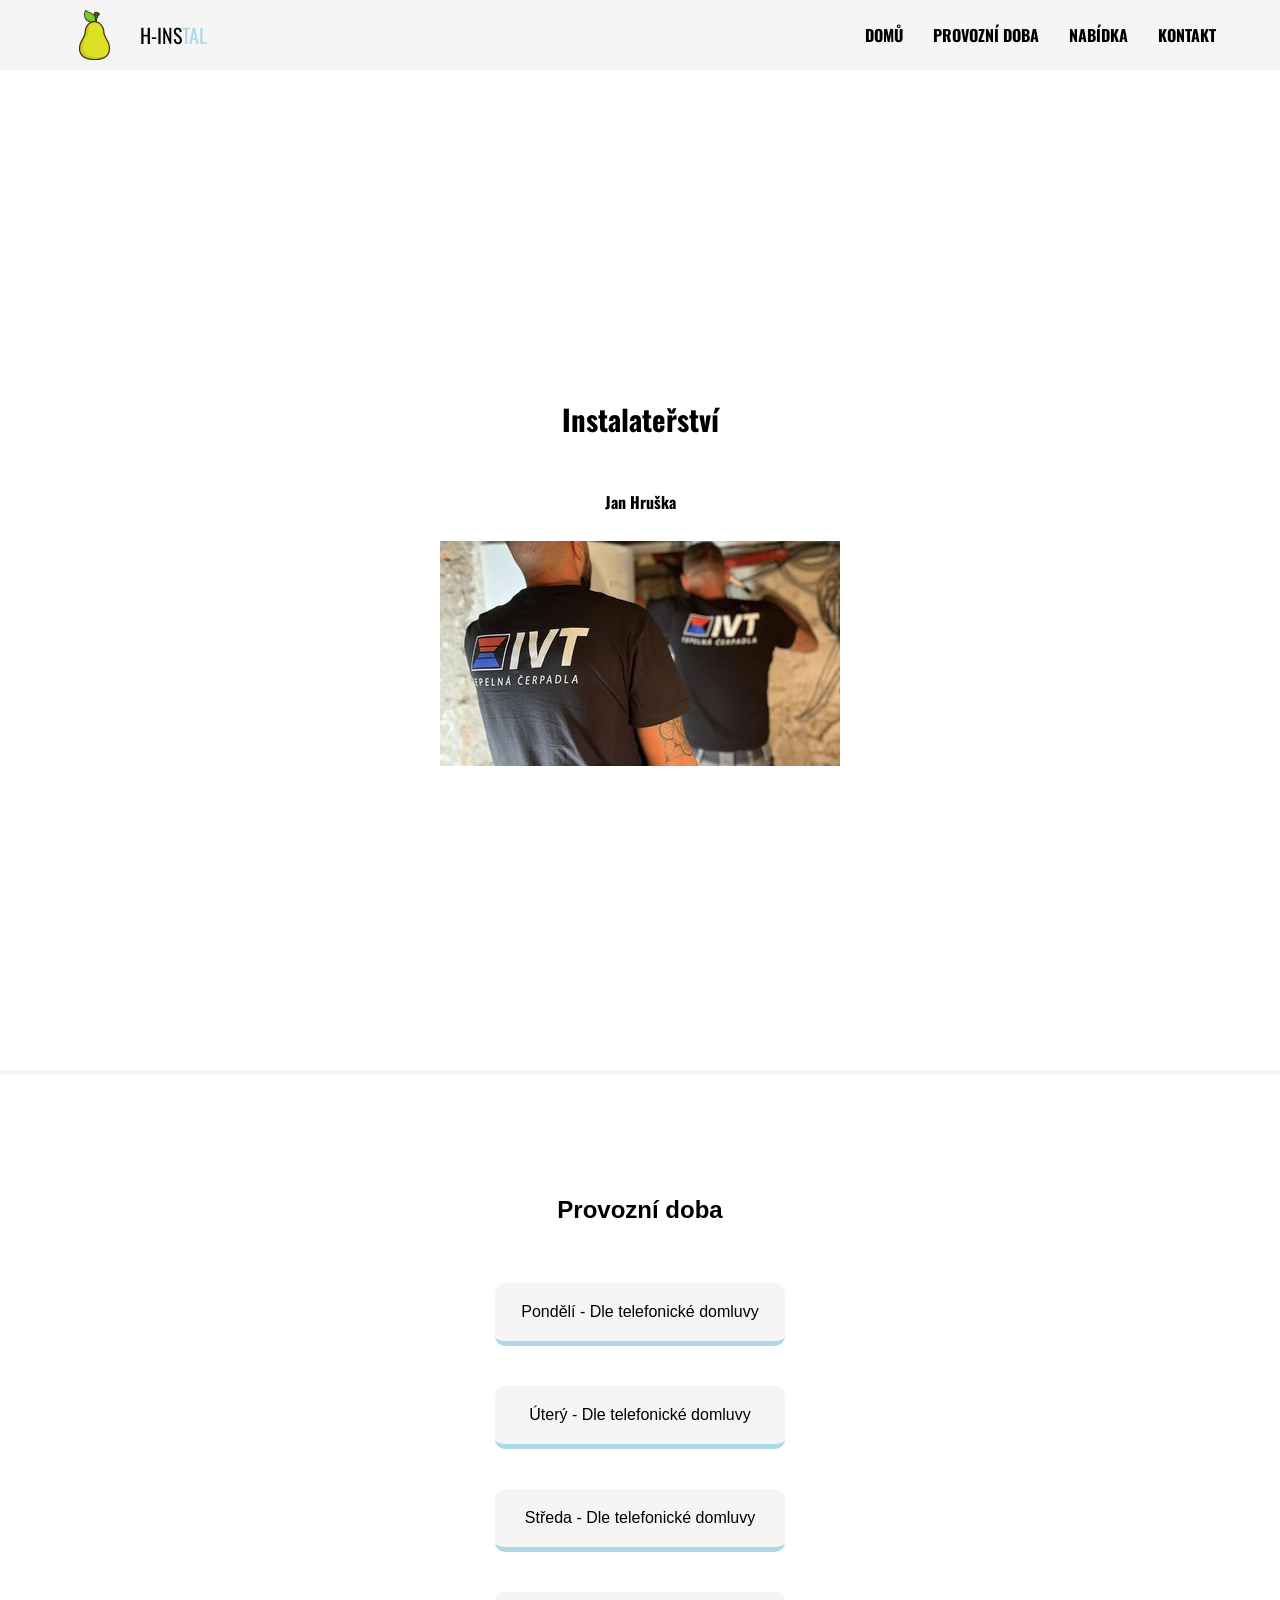
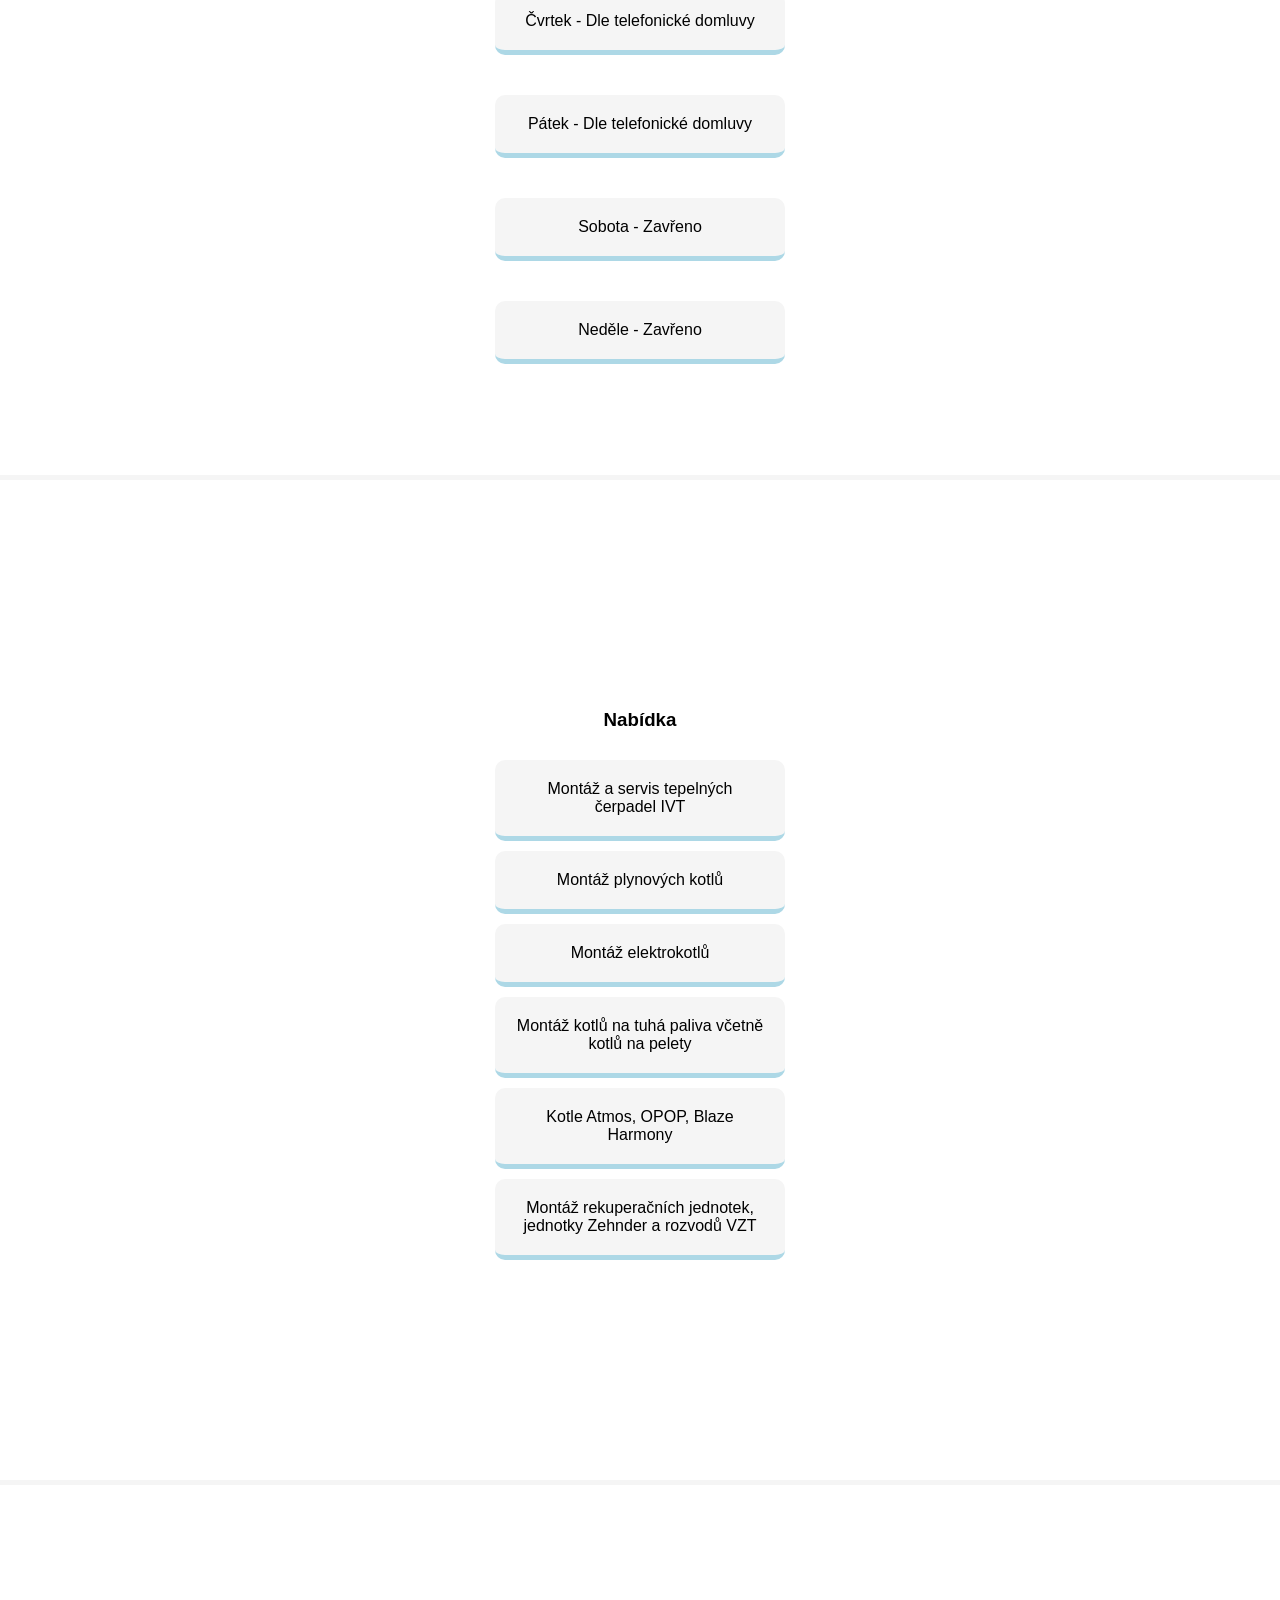
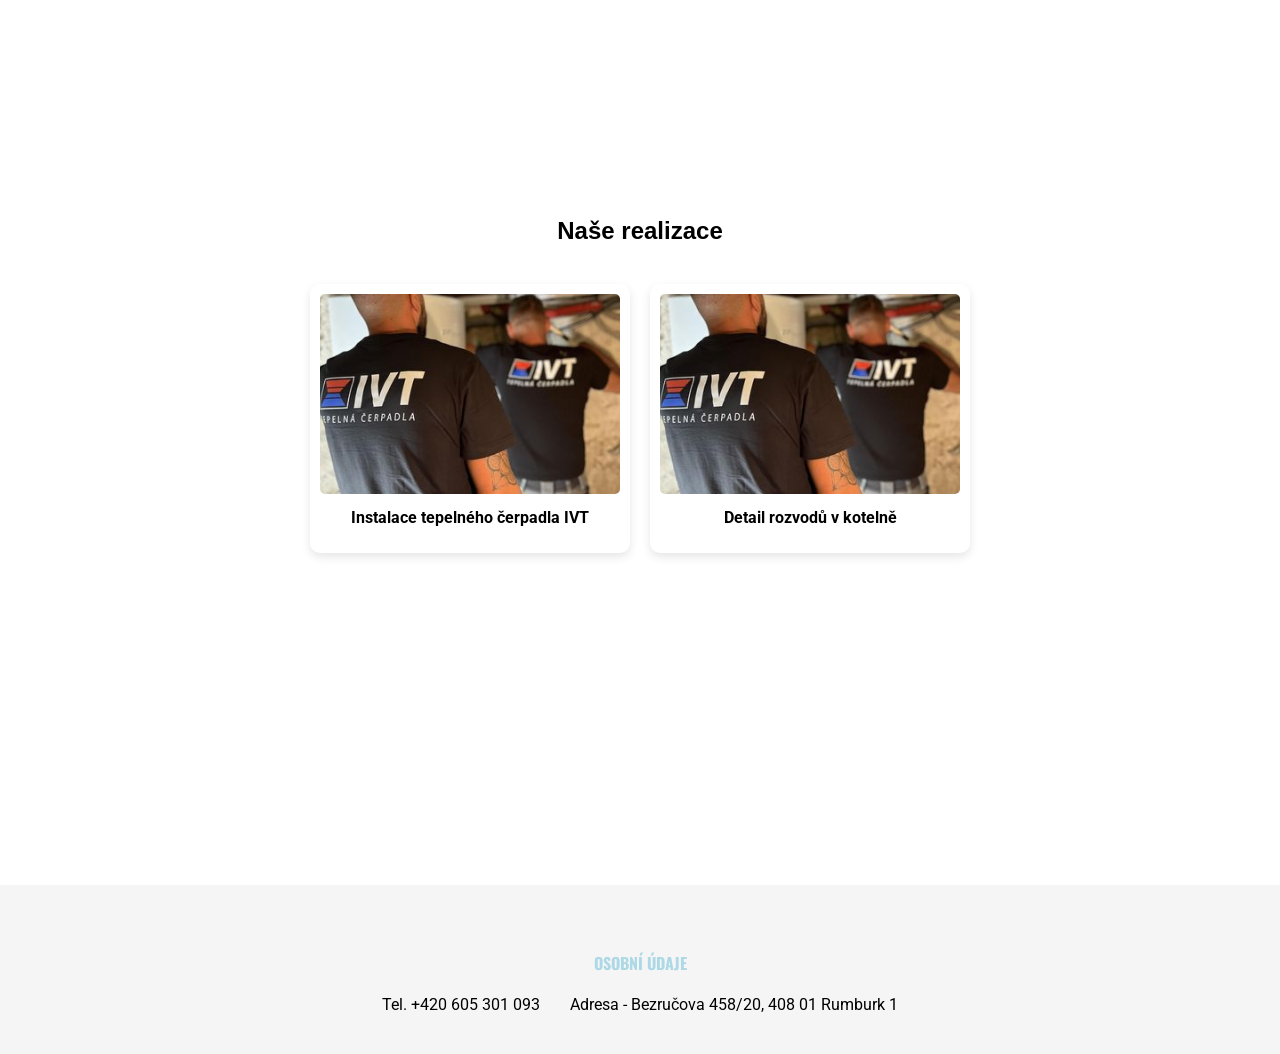
==== index.html @ 17c26820 "Update and rename Web_pro_Jana_Hrusku.html to index.html" ====
<!DOCTYPE html>
<html lang="cs">
<head>
    <meta charset="UTF-8">
    <meta name="viewport" content="width=device-width, initial-scale=1.0">
    <title>Topenář Jan Hruška</title>
    <link rel="stylesheet" href="style.css">
    <link rel="stylesheet" href="https://fonts.googleapis.com/css2?family=Oswald:wght@500;700&family=Roboto:wght@400;700&display=swap">
</head>

<body>
    <nav> 
        <div class="logo-skupina">
        <img src="hruska.png" alt="logo">
        <div class="logo">H-INS<span>TAL</span></div>
        </div>
        <ul>
            <li><a href="#home">Domů</a></li>
            <li><a href="#hodiny">Provozní doba</a></li>
            <li><a href="#nabidka">Nabídka</a></li>
            <li><a href="#kontakt">Kontakt</a></li>
        </ul>





    </nav>
    <section class ="intro" id="home">
        <h1>Instalateřství</h1>
        <h5>Jan Hruška</h5>
        <img src="35f1.jpeg" alt="">
    </section>
    <section class ="provozni-hodiny" id="hodiny">
        <h2>Provozní doba</h2>
        <div class ="hodiny_obal">
        <div class ="hodiny"> Pondělí - Dle telefonické domluvy</div>
        <div class ="hodiny"> Úterý - Dle telefonické domluvy</div>
        <div class ="hodiny"> Středa - Dle telefonické domluvy</div>
        <div class ="hodiny"> Čvrtek - Dle telefonické domluvy</div>
        <div class ="hodiny"> Pátek - Dle telefonické domluvy</div>
        <div class ="hodiny"> Sobota - Zavřeno</div>
        <div class ="hodiny"> Neděle - Zavřeno</div></div>
    </section>

    <section class = "Nabidka" id="nabidka">
        <h3>Nabídka</h3>
        <div class ="karta_obal">
        <div class ="karta">Montáž a servis tepelných čerpadel IVT</div>
        <div class ="karta">Montáž plynových kotlů</div>
        <div class ="karta">Montáž elektrokotlů</div>
        <div class ="karta">Montáž kotlů na tuhá paliva včetně kotlů na pelety</div>
        <div class ="karta">Kotle Atmos, OPOP, Blaze Harmony</div>
        <div class ="karta">Montáž rekuperačních jednotek, jednotky Zehnder a rozvodů VZT</div></div>
    </section>
    
    <section class="galerie" id="galerie">
    <h2>Naše realizace</h2>
    <div class="galerie-obal">
        <div class="foto-karta">
            <img src="35f1.jpeg" alt="Montáž tepelného čerpadla">
            <p>Instalace tepelného čerpadla IVT</p>
        </div>
        <div class="foto-karta">
            <img src="35f1.jpeg" alt="Detail zapojení">
            <p>Detail rozvodů v kotelně</p>
        </div>
    </div>
</section>

    
   <footer id="kontakt">
    <div class="footer-line"></div> <h4>Osobní údaje</h4>
    <div class="udaje1_obal">
        <div class="udaje1">Tel. +420 605 301 093</div>
        <div class="udaje1">Adresa - Bezručova 458/20, 408 01 Rumburk 1</div>
    </div>
</footer>
<a href="tel:+420605301093" class="mobilni-volani">📞 Zavolat</a>

</body>
</html>
---- style.css ----
body {
    margin: 0;
    font-family: sans-serif;
    background-color: white;
    color: black;
}
html {
    scroll-behavior:smooth;
}
.intro {
    font-family: 'Oswald', sans-serif;
    font-size: larger;
}

section{
    display: flex;
    min-height: 100vh;
    align-items: center;
    justify-content: center;
    flex-direction: column;
    border-bottom: 5px solid whitesmoke;
    padding: 50px 0;
}
.hodiny_obal {
    display: flex;
    justify-content: center;
    align-items: center;
    flex-direction: column;
    gap: 20px;
    margin-top: 30px;
}

.hodiny {
    background: whitesmoke;
    padding: 20px;
    margin: 10px;
    border-radius: 10px;
    width: 250px;
    border-bottom: 5px solid lightblue;
    text-align: center;
    transition: 0.3s;
}
.hodiny:hover,.karta:hover {
    transform: translateY(-10px);
    background: lightblue;
    box-shadow: 0px 0px 20px rgb(130, 232, 240);
    cursor: pointer;
}
.karta {
    padding: 20px;
    margin: 10px;
    background: whitesmoke;
    width: 250px;
    border-bottom: 5px solid lightblue;
    text-align: center;
    border-radius: 10px;
    transition: 0.3s;
}
h4 {
    display: flex;
    justify-content: center;
    align-items: center;
}
.udaje1_obal {
    display: flex;
    flex-wrap: wrap;
    justify-content: center;
    gap: 30px }
.udaje1 {
    font-family: 'Roboto', sans-serif;
    color: black;
}
footer {
    background-color: whitesmoke;
    padding: 40px 20px;
    text-align: center;
    display: flex;
    flex-direction: column;
    align-items: center;
}


footer h4 {
    font-family: 'Oswald', sans-serif;
    color: lightblue;         
    margin-bottom: 20px;
    text-transform: uppercase;
}
nav {
    display: flex;
    justify-content: space-between;
    align-items: center;
    padding: 10px 5%;
    background-color: whitesmoke;
    position: sticky;
    top: 0;
    z-index: 1000;
    
}
nav img{
    height: 50px;
    width: auto;
    margin: 0 15px;
}
nav ul {
    display: flex;
    list-style: none;
    gap: 30px;
    margin: 0;
    padding: 0;
}
nav a {
    font-family: 'Oswald', sans-serif;
    color: black;
    font-weight: bold;
    text-transform: uppercase;
    text-decoration: none;
    transition: 0.3s;
}
.logo {
    font-family: 'Oswald', sans-serif;
    color: black;
    font-size: 20px;
}
span {
    color: lightblue;
    font-family: 'Oswald', sans-serif;
}
.logo-skupina {
    display: flex;
    align-items: center;
    gap: 15px;
}
nav a:hover {
    color: lightblue;
}
.galerie-obal {
    display: flex;
    flex-wrap: wrap;
    justify-content: center;
    gap: 20px;
    padding: 20px;
}

.foto-karta {
    background: white;
    padding: 10px;
    border-radius: 10px;
    box-shadow: 0 4px 10px rgba(0,0,0,0.1);
    width: 300px;
    text-align: center;
}

.foto-karta img {
    width: 100%;      
    height: 200px;     
    object-fit: cover; 
    border-radius: 5px;
}

.foto-karta p {
    font-family: 'Roboto', sans-serif;
    margin-top: 10px;
    font-weight: bold;
}
.mobilni-volani {
    display: none; 
}

@media (max-width: 768px) {
    .mobilni-volani {
        display: block;
        position: fixed;
        bottom: 20px;
        right: 20px;
        background-color: #0056b3; 
        color: white;
        padding: 15px 20px;
        border-radius: 50px;
        text-decoration: none;
        font-weight: bold;
        box-shadow: 0 5px 15px rgba(0,0,0,0.3);
        z-index: 2000;
    }
}
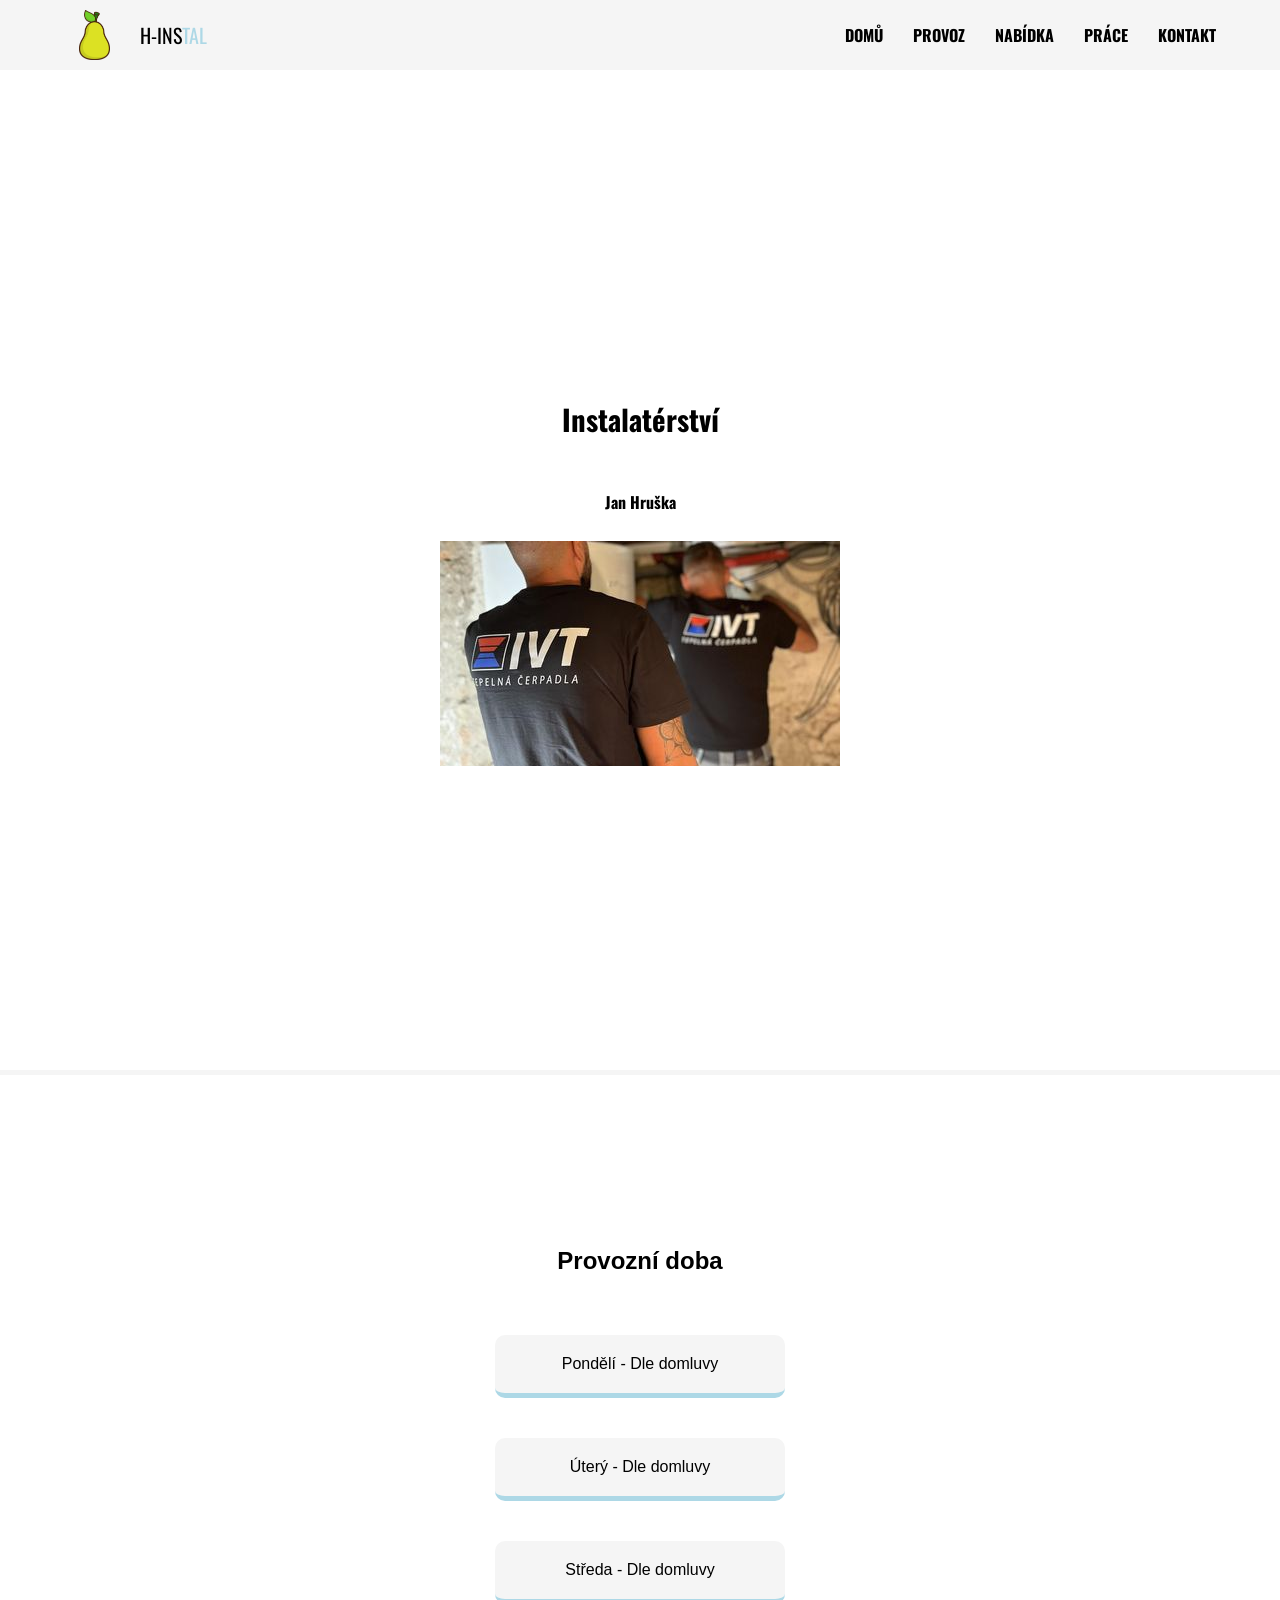
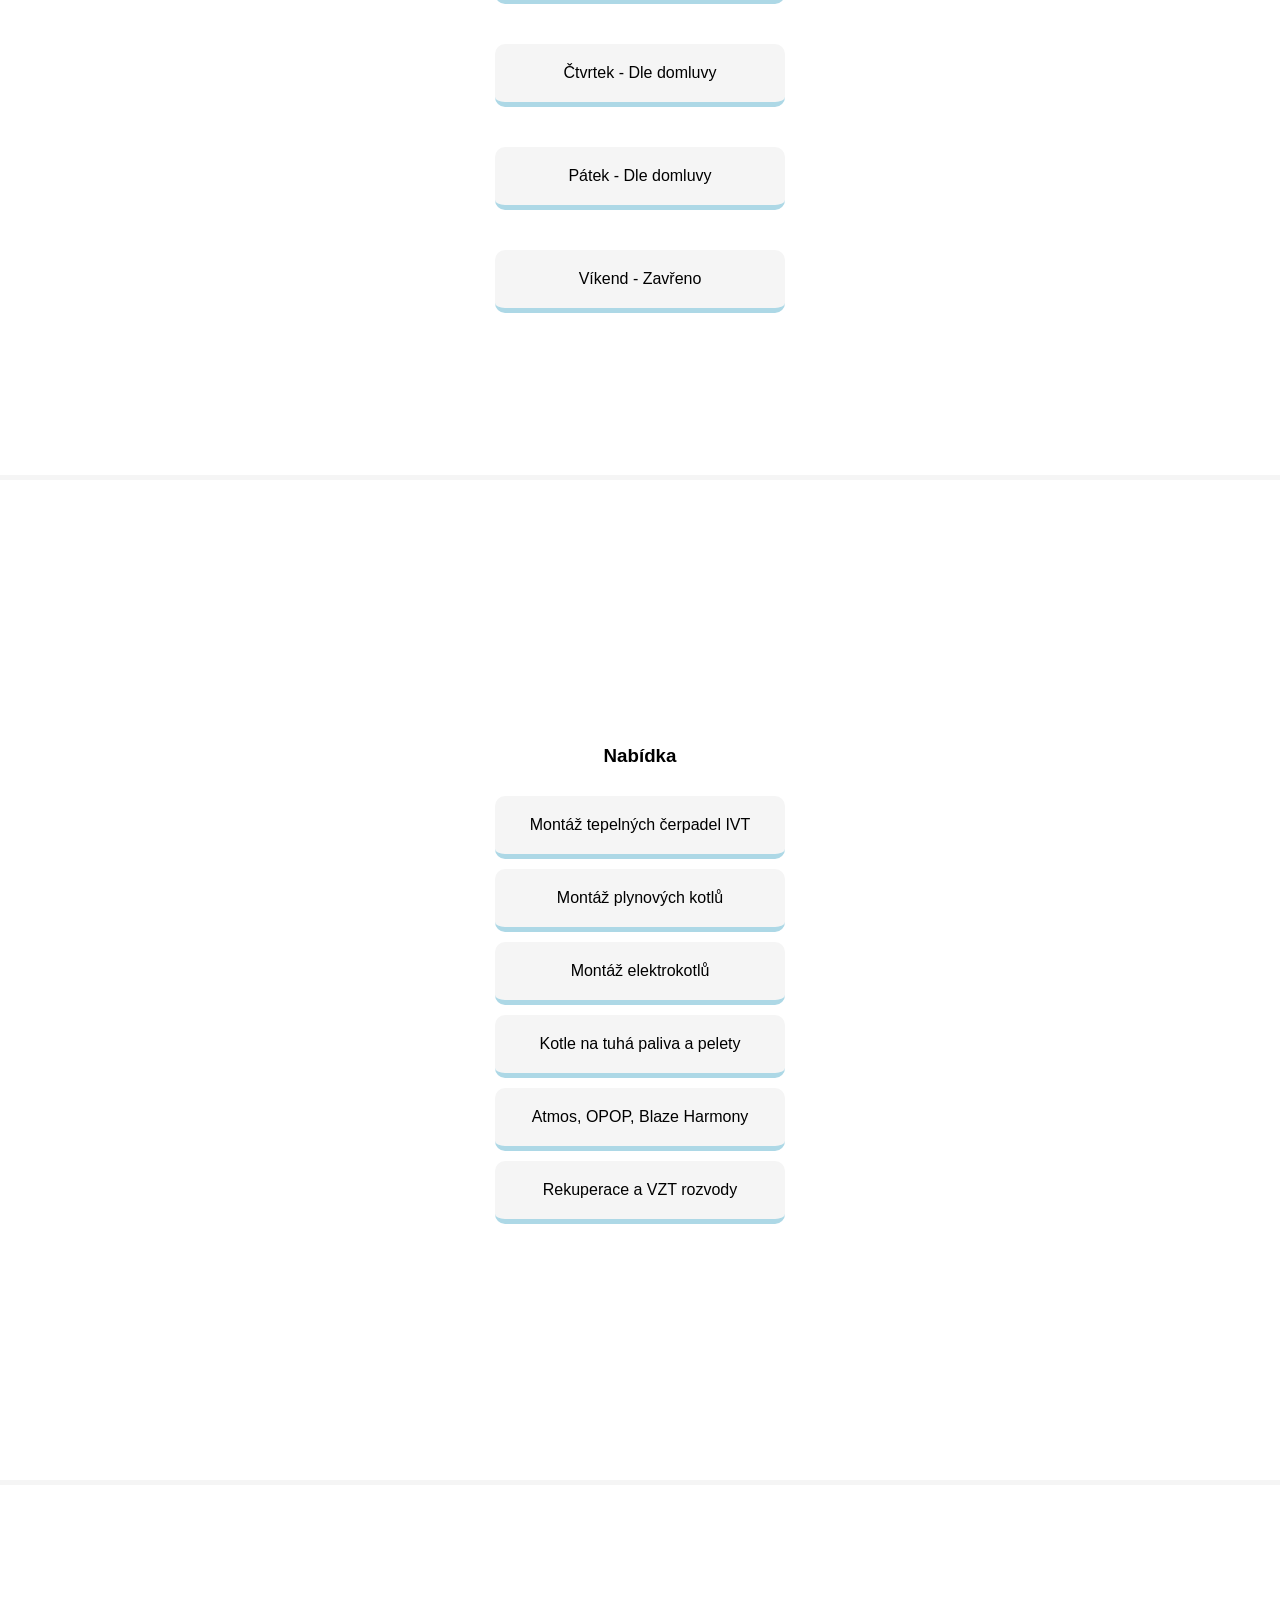
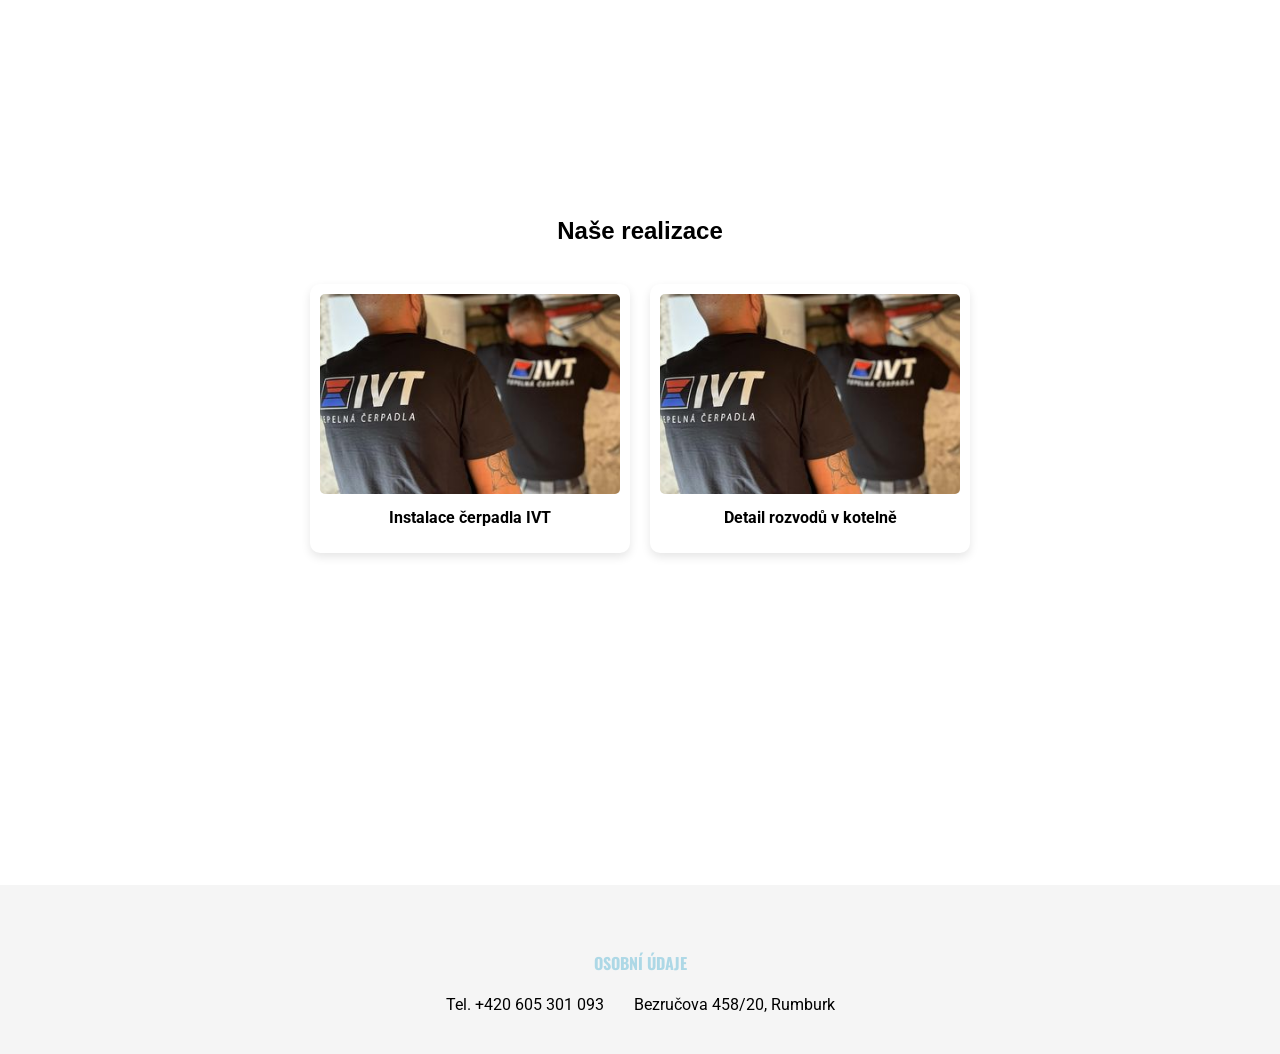
==== commit aff107c7: "Update index.html" ====
--- a/index.html
+++ b/index.html
@@ -11,72 +11,70 @@
 <body>
     <nav> 
         <div class="logo-skupina">
-        <img src="hruska.png" alt="logo">
-        <div class="logo">H-INS<span>TAL</span></div>
+            <img src="hruska.png" alt="logo">
+            <div class="logo">H-INS<span>TAL</span></div>
         </div>
         <ul>
             <li><a href="#home">Domů</a></li>
-            <li><a href="#hodiny">Provozní doba</a></li>
+            <li><a href="#hodiny">Provoz</a></li>
             <li><a href="#nabidka">Nabídka</a></li>
+            <li><a href="#galerie">Práce</a></li>
             <li><a href="#kontakt">Kontakt</a></li>
         </ul>
+    </nav>
 
-
-
-
-
-    </nav>
-    <section class ="intro" id="home">
-        <h1>Instalateřství</h1>
+    <section class="intro" id="home">
+        <h1>Instalatérství</h1>
         <h5>Jan Hruška</h5>
-        <img src="35f1.jpeg" alt="">
-    </section>
-    <section class ="provozni-hodiny" id="hodiny">
-        <h2>Provozní doba</h2>
-        <div class ="hodiny_obal">
-        <div class ="hodiny"> Pondělí - Dle telefonické domluvy</div>
-        <div class ="hodiny"> Úterý - Dle telefonické domluvy</div>
-        <div class ="hodiny"> Středa - Dle telefonické domluvy</div>
-        <div class ="hodiny"> Čvrtek - Dle telefonické domluvy</div>
-        <div class ="hodiny"> Pátek - Dle telefonické domluvy</div>
-        <div class ="hodiny"> Sobota - Zavřeno</div>
-        <div class ="hodiny"> Neděle - Zavřeno</div></div>
+        <img src="35f1.jpeg" alt="Hlavní foto">
     </section>
 
-    <section class = "Nabidka" id="nabidka">
+    <section class="provozni-hodiny" id="hodiny">
+        <h2>Provozní doba</h2>
+        <div class="hodiny_obal">
+            <div class="hodiny">Pondělí - Dle domluvy</div>
+            <div class="hodiny">Úterý - Dle domluvy</div>
+            <div class="hodiny">Středa - Dle domluvy</div>
+            <div class="hodiny">Čtvrtek - Dle domluvy</div>
+            <div class="hodiny">Pátek - Dle domluvy</div>
+            <div class="hodiny">Víkend - Zavřeno</div>
+        </div>
+    </section>
+
+    <section class="Nabidka" id="nabidka">
         <h3>Nabídka</h3>
-        <div class ="karta_obal">
-        <div class ="karta">Montáž a servis tepelných čerpadel IVT</div>
-        <div class ="karta">Montáž plynových kotlů</div>
-        <div class ="karta">Montáž elektrokotlů</div>
-        <div class ="karta">Montáž kotlů na tuhá paliva včetně kotlů na pelety</div>
-        <div class ="karta">Kotle Atmos, OPOP, Blaze Harmony</div>
-        <div class ="karta">Montáž rekuperačních jednotek, jednotky Zehnder a rozvodů VZT</div></div>
+        <div class="karta_obal">
+            <div class="karta">Montáž tepelných čerpadel IVT</div>
+            <div class="karta">Montáž plynových kotlů</div>
+            <div class="karta">Montáž elektrokotlů</div>
+            <div class="karta">Kotle na tuhá paliva a pelety</div>
+            <div class="karta">Atmos, OPOP, Blaze Harmony</div>
+            <div class="karta">Rekuperace a VZT rozvody</div>
+        </div>
     </section>
     
     <section class="galerie" id="galerie">
-    <h2>Naše realizace</h2>
-    <div class="galerie-obal">
-        <div class="foto-karta">
-            <img src="35f1.jpeg" alt="Montáž tepelného čerpadla">
-            <p>Instalace tepelného čerpadla IVT</p>
+        <h2>Naše realizace</h2>
+        <div class="galerie-obal">
+            <div class="foto-karta">
+                <img src="35f1.jpeg" alt="Montáž">
+                <p>Instalace čerpadla IVT</p>
+            </div>
+            <div class="foto-karta">
+                <img src="35f1.jpeg" alt="Detail">
+                <p>Detail rozvodů v kotelně</p>
+            </div>
         </div>
-        <div class="foto-karta">
-            <img src="35f1.jpeg" alt="Detail zapojení">
-            <p>Detail rozvodů v kotelně</p>
+    </section>
+
+    <footer id="kontakt">
+        <h4>Osobní údaje</h4>
+        <div class="udaje1_obal">
+            <div class="udaje1">Tel. +420 605 301 093</div>
+            <div class="udaje1">Bezručova 458/20, Rumburk</div>
         </div>
-    </div>
-</section>
+    </footer>
 
-    
-   <footer id="kontakt">
-    <div class="footer-line"></div> <h4>Osobní údaje</h4>
-    <div class="udaje1_obal">
-        <div class="udaje1">Tel. +420 605 301 093</div>
-        <div class="udaje1">Adresa - Bezručova 458/20, 408 01 Rumburk 1</div>
-    </div>
-</footer>
-<a href="tel:+420605301093" class="mobilni-volani">📞 Zavolat</a>
-
+    <a href="tel:+420605301093" class="mobilni-volani">📞 Zavolat</a>
 </body>
 </html>
--- a/style.css
+++ b/style.css
@@ -92,10 +92,16 @@
     align-items: center;
     padding: 10px 5%;
     background-color: whitesmoke;
+    
+    
+    position: -webkit-sticky; 
     position: sticky;
     top: 0;
     z-index: 1000;
-    
+
+    
+    width: 100%;
+    box-sizing: border-box; 
 }
 nav img{
     height: 50px;
@@ -182,4 +188,20 @@
         box-shadow: 0 5px 15px rgba(0,0,0,0.3);
         z-index: 2000;
     }
-}
+    
+}
+@media (max-width: 768px) {
+    nav {
+        flex-direction: column; 
+        text-align: center;
+        gap: 10px;
+    }
+
+    nav ul {
+        padding: 0;
+        display: flex;
+        flex-wrap: wrap; 
+        justify-content: center;
+        gap: 15px;
+    }
+}
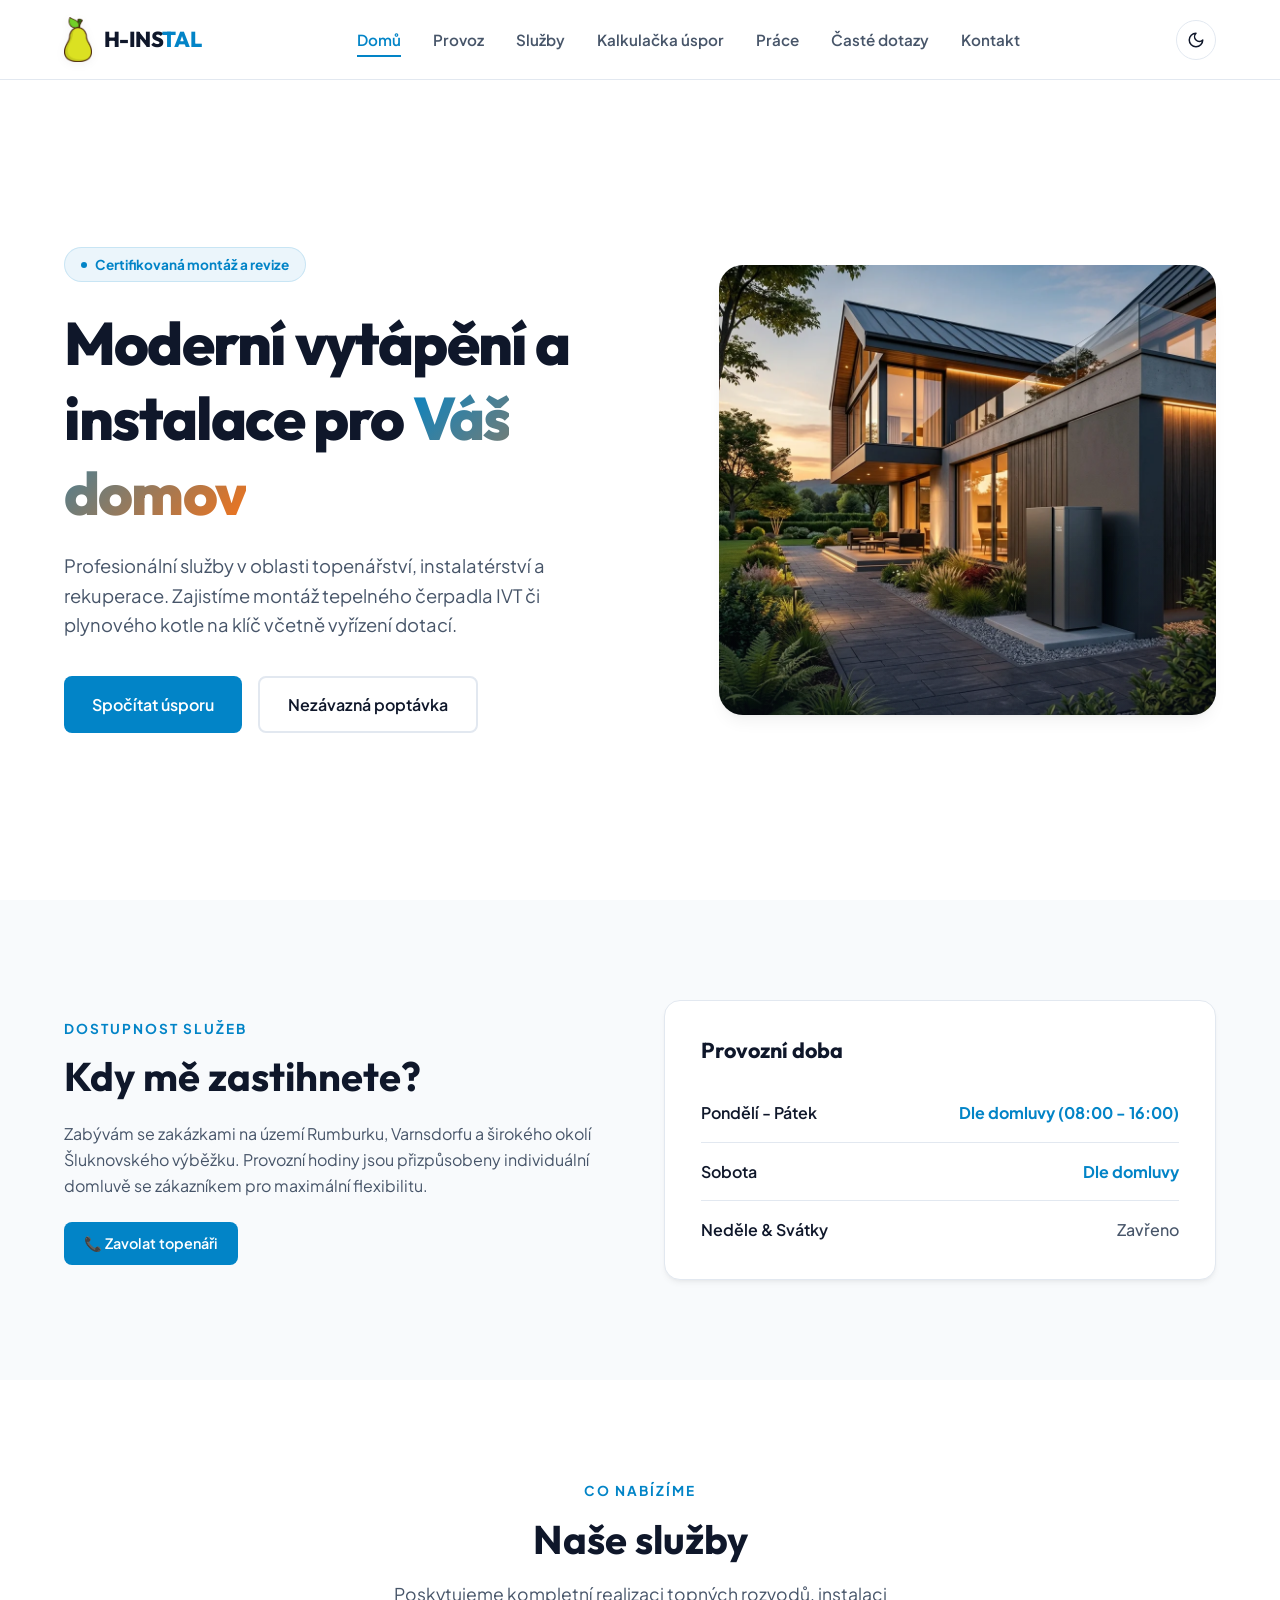
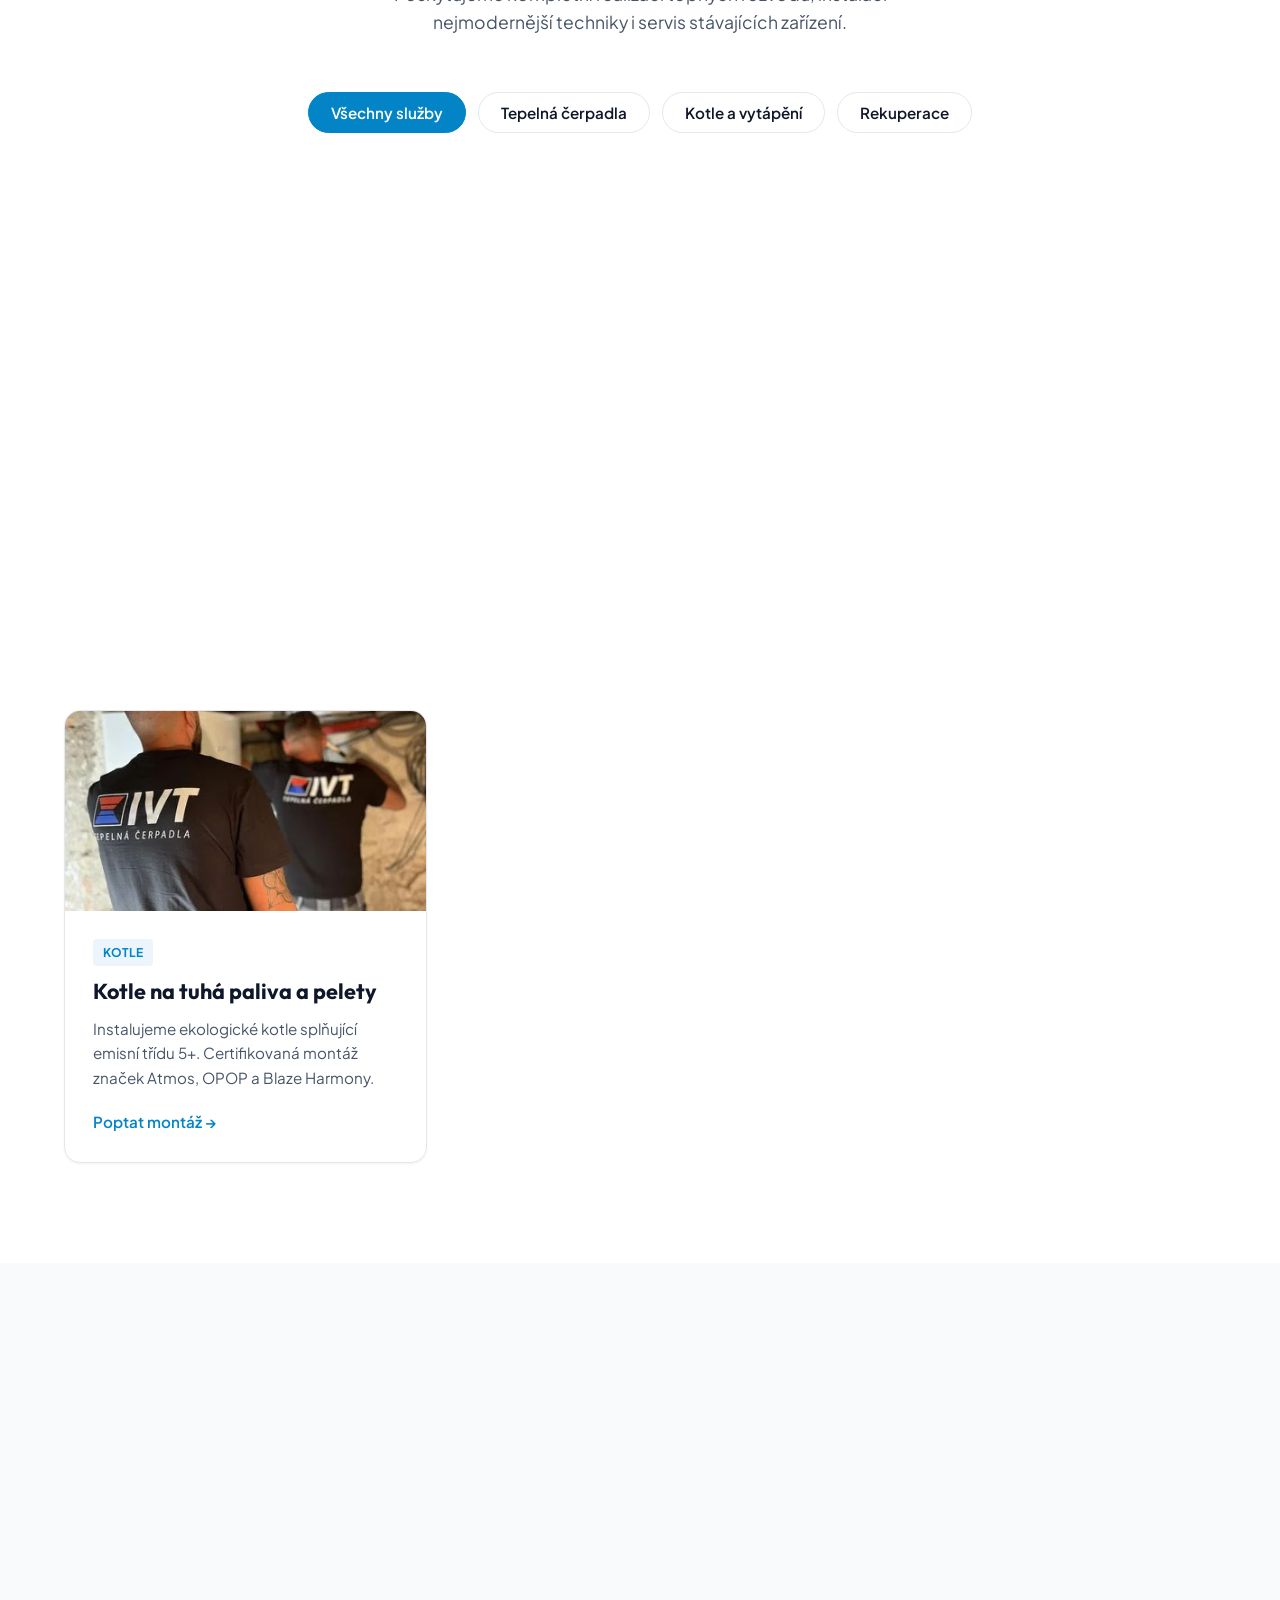
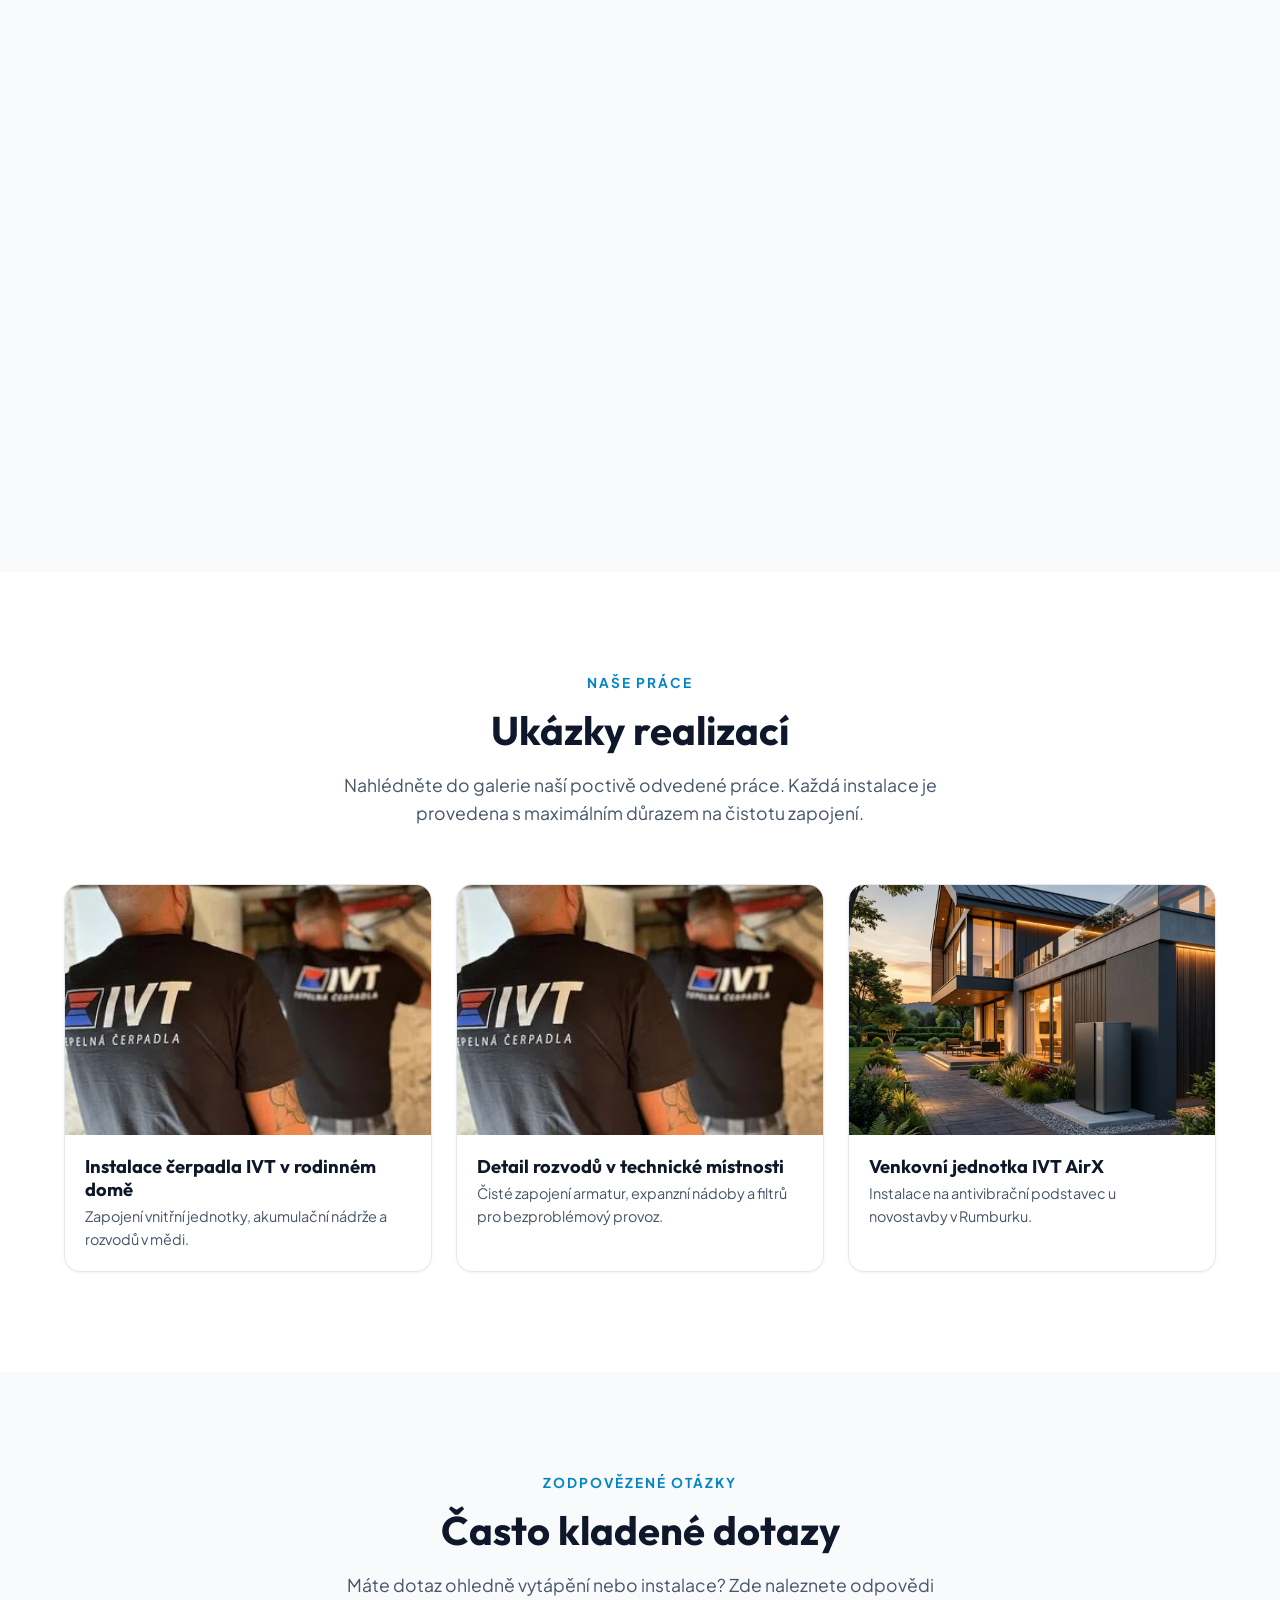
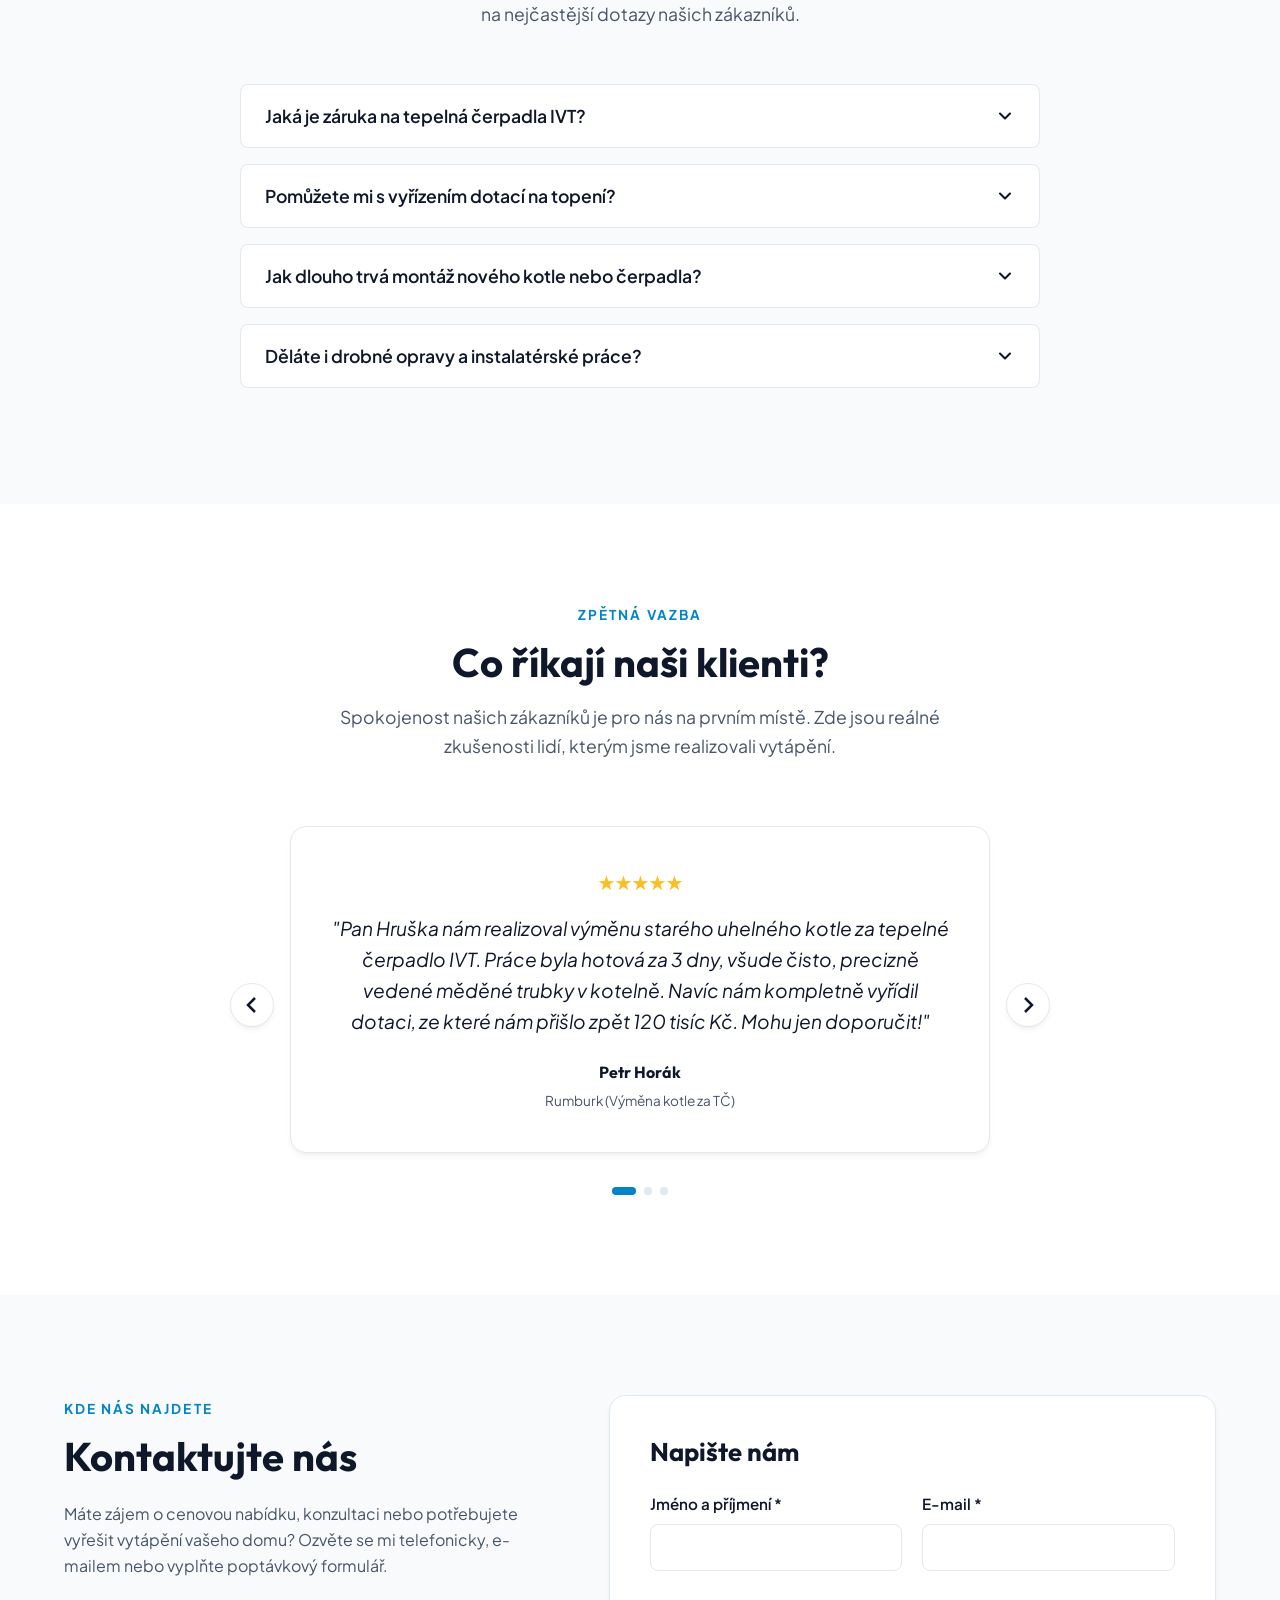
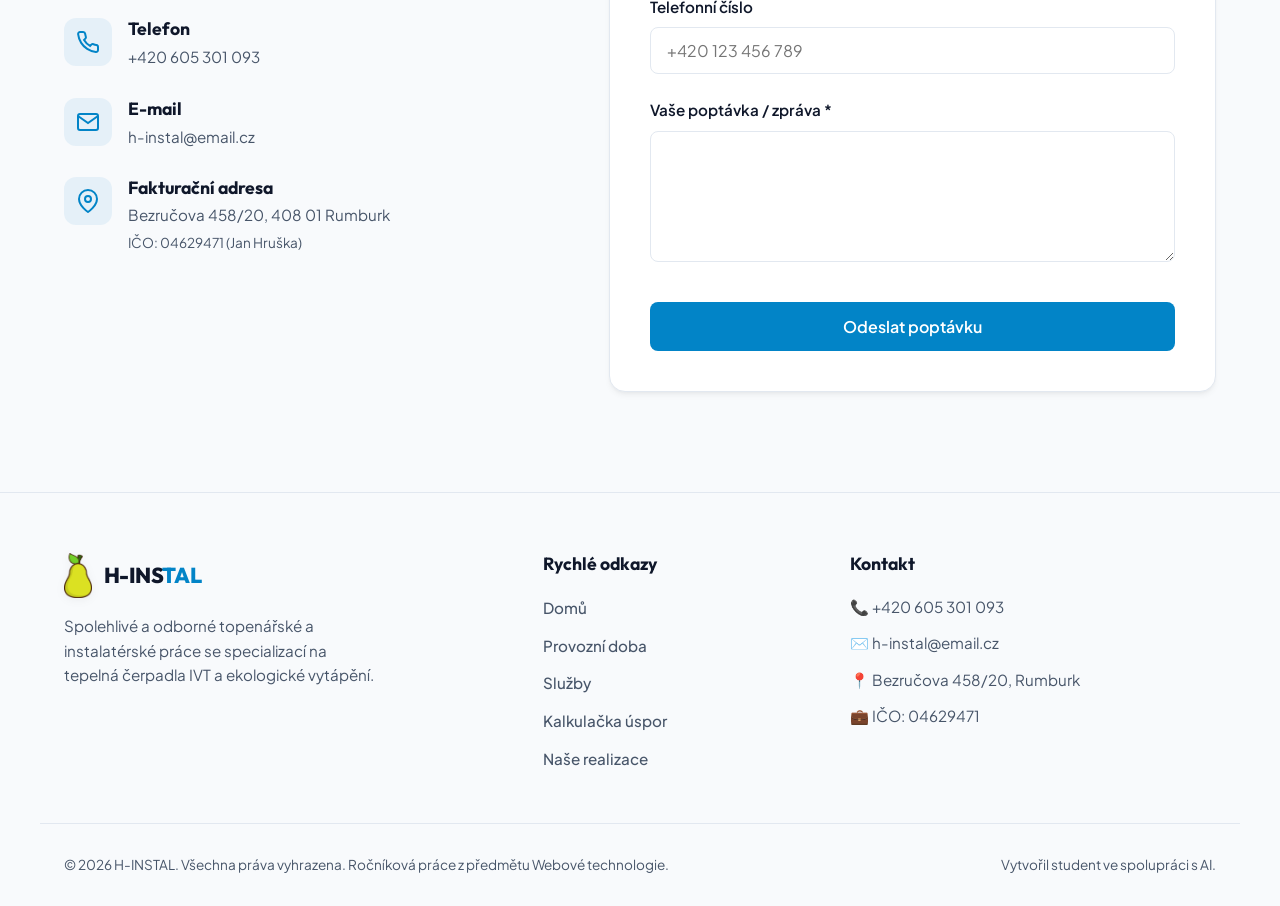
==== commit 602bb476: "Add files via upload" ====
--- a/index.html
+++ b/index.html
@@ -1,80 +1,641 @@
-<!DOCTYPE html>
-<html lang="cs">
-<head>
-    <meta charset="UTF-8">
-    <meta name="viewport" content="width=device-width, initial-scale=1.0">
-    <title>Topenář Jan Hruška</title>
-    <link rel="stylesheet" href="style.css">
-    <link rel="stylesheet" href="https://fonts.googleapis.com/css2?family=Oswald:wght@500;700&family=Roboto:wght@400;700&display=swap">
-</head>
-
-<body>
-    <nav> 
-        <div class="logo-skupina">
-            <img src="hruska.png" alt="logo">
-            <div class="logo">H-INS<span>TAL</span></div>
-        </div>
-        <ul>
-            <li><a href="#home">Domů</a></li>
-            <li><a href="#hodiny">Provoz</a></li>
-            <li><a href="#nabidka">Nabídka</a></li>
-            <li><a href="#galerie">Práce</a></li>
-            <li><a href="#kontakt">Kontakt</a></li>
-        </ul>
-    </nav>
-
-    <section class="intro" id="home">
-        <h1>Instalatérství</h1>
-        <h5>Jan Hruška</h5>
-        <img src="35f1.jpeg" alt="Hlavní foto">
-    </section>
-
-    <section class="provozni-hodiny" id="hodiny">
-        <h2>Provozní doba</h2>
-        <div class="hodiny_obal">
-            <div class="hodiny">Pondělí - Dle domluvy</div>
-            <div class="hodiny">Úterý - Dle domluvy</div>
-            <div class="hodiny">Středa - Dle domluvy</div>
-            <div class="hodiny">Čtvrtek - Dle domluvy</div>
-            <div class="hodiny">Pátek - Dle domluvy</div>
-            <div class="hodiny">Víkend - Zavřeno</div>
-        </div>
-    </section>
-
-    <section class="Nabidka" id="nabidka">
-        <h3>Nabídka</h3>
-        <div class="karta_obal">
-            <div class="karta">Montáž tepelných čerpadel IVT</div>
-            <div class="karta">Montáž plynových kotlů</div>
-            <div class="karta">Montáž elektrokotlů</div>
-            <div class="karta">Kotle na tuhá paliva a pelety</div>
-            <div class="karta">Atmos, OPOP, Blaze Harmony</div>
-            <div class="karta">Rekuperace a VZT rozvody</div>
-        </div>
-    </section>
-    
-    <section class="galerie" id="galerie">
-        <h2>Naše realizace</h2>
-        <div class="galerie-obal">
-            <div class="foto-karta">
-                <img src="35f1.jpeg" alt="Montáž">
-                <p>Instalace čerpadla IVT</p>
-            </div>
-            <div class="foto-karta">
-                <img src="35f1.jpeg" alt="Detail">
-                <p>Detail rozvodů v kotelně</p>
-            </div>
-        </div>
-    </section>
-
-    <footer id="kontakt">
-        <h4>Osobní údaje</h4>
-        <div class="udaje1_obal">
-            <div class="udaje1">Tel. +420 605 301 093</div>
-            <div class="udaje1">Bezručova 458/20, Rumburk</div>
-        </div>
-    </footer>
-
-    <a href="tel:+420605301093" class="mobilni-volani">📞 Zavolat</a>
-</body>
-</html>
+<!DOCTYPE html>
+<html lang="cs">
+<head>
+    <meta charset="UTF-8">
+    <meta name="viewport" content="width=device-width, initial-scale=1.0">
+    <meta name="description" content="Profesionální instalatérské a topenářské služby v Rumburku a okolí. Specializujeme se na tepelná čerpadla IVT, plynové kotle, elektrokotle a rekuperace.">
+    <meta name="keywords" content="topenář, instalatér, Jan Hruška, Rumburk, vytápění, tepelná čerpadla, IVT, plynové kotle, elektrokotle, rekuperace, topenářství">
+    <meta name="author" content="Jan Hruška">
+    <meta name="robots" content="index, follow">
+    <link rel="canonical" href="https://janhruska-git.github.io/topenarstvi-hruska/">
+    
+    <!-- Open Graph / Facebook -->
+    <meta property="og:type" content="website">
+    <meta property="og:url" content="https://janhruska-git.github.io/topenarstvi-hruska/">
+    <meta property="og:title" content="Topenářství Jan Hruška | Instalace tepelných čerpadel a kotlů">
+    <meta property="og:description" content="Hledáte spolehlivého instalatéra a topenáře? Specializuji se na moderní topné systémy IVT, montáže plynových kotlů a rekuperace v Rumburku a okolí.">
+    <meta property="og:image" content="assets/img/heat_pump.webp">
+    <meta property="og:site_name" content="H-INSTAL">
+
+    <!-- Twitter -->
+    <meta name="twitter:card" content="summary_large_image">
+    <meta name="twitter:url" content="https://janhruska-git.github.io/topenarstvi-hruska/">
+    <meta name="twitter:title" content="Topenářství Jan Hruška | Instalace tepelných čerpadel a kotlů">
+    <meta name="twitter:description" content="Moderní a úsporné topné systémy, montáže kotlů a rekuperace v Rumburku. Spočítejte si úsporu na naší online kalkulačce vytápění.">
+    <meta name="twitter:image" content="assets/img/heat_pump.webp">
+
+    <title>Topenářství Jan Hruška | Instalace tepelných čerpadel a kotlů</title>
+
+    <!-- Stylesheets (Minified for production) -->
+    <link rel="stylesheet" href="assets/css/style.min.css">
+    
+    <!-- Structured Data (JSON-LD) for Local Business SEO -->
+    <script type="application/ld+json">
+    {
+      "@context": "https://schema.org",
+      "@type": "PlumbingService",
+      "name": "H-INSTAL - Jan Hruška",
+      "image": "https://janhruska-git.github.io/topenarstvi-hruska/assets/img/heat_pump.webp",
+      "@id": "https://janhruska-git.github.io/topenarstvi-hruska/#localbusiness",
+      "url": "https://janhruska-git.github.io/topenarstvi-hruska/",
+      "telephone": "+420605301093",
+      "priceRange": "$$",
+      "address": {
+        "@type": "PostalAddress",
+        "streetAddress": "Bezručova 458/20",
+        "addressLocality": "Rumburk",
+        "postalCode": "408 01",
+        "addressCountry": "CZ"
+      },
+      "geo": {
+        "@type": "GeoCoordinates",
+        "latitude": 50.9507661,
+        "longitude": 14.5583681
+      },
+      "openingHoursSpecification": {
+        "@type": "OpeningHoursSpecification",
+        "dayOfWeek": [
+          "Monday",
+          "Tuesday",
+          "Wednesday",
+          "Thursday",
+          "Friday"
+        ],
+        "opens": "08:00",
+        "closes": "16:00",
+        "description": "Dle domluvy"
+      },
+      "areaServed": {
+        "@type": "AdministrativeArea",
+        "name": "Ústecký kraj"
+      }
+    }
+    </script>
+</head>
+<body>
+    <!-- Skip to content link for screen readers and keyboard users -->
+    <a href="#main-content" class="skip-link">Přeskočit na obsah</a>
+
+    <!-- HEADER & STICKY NAVIGATION -->
+    <header>
+        <div class="container nav-container">
+            <a href="#home" class="logo-group" aria-label="H-INSTAL domovská stránka">
+                <img src="assets/img/hruska.webp" alt="Logo Hruška hrušeň" width="45" height="45">
+                <div class="logo-text">H-INS<span>TAL</span></div>
+            </a>
+            
+            <nav id="nav-menu" aria-label="Hlavní menu">
+                <ul class="nav-menu">
+                    <li><a href="#home" class="nav-link active">Domů</a></li>
+                    <li><a href="#provoz" class="nav-link">Provoz</a></li>
+                    <li><a href="#sluzby" class="nav-link">Služby</a></li>
+                    <li><a href="#kalkulacka" class="nav-link">Kalkulačka úspor</a></li>
+                    <li><a href="#realizace" class="nav-link">Práce</a></li>
+                    <li><a href="#faq" class="nav-link">Časté dotazy</a></li>
+                    <li><a href="#kontakt" class="nav-link">Kontakt</a></li>
+                </ul>
+            </nav>
+
+            <div class="nav-controls">
+                <!-- Accessibility Theme Toggle (Dark/Light mode) -->
+                <button id="theme-toggle" class="theme-toggle" aria-label="Přepnout tmavý/světlý režim">
+                    <!-- Sun Icon (Světlý) -->
+                    <svg class="sun-icon" viewBox="0 0 24 24" aria-hidden="true">
+                        <circle cx="12" cy="12" r="4"></circle>
+                        <path d="M12 2v2M12 20v2M4.93 4.93l1.41 1.41M17.66 17.66l1.41 1.41M2 12h2M20 12h2M6.34 17.66l-1.41 1.41M19.07 4.93l-1.41 1.41"></path>
+                    </svg>
+                    <!-- Moon Icon (Tmavý) -->
+                    <svg class="moon-icon" viewBox="0 0 24 24" aria-hidden="true">
+                        <path d="M12 3a6 6 0 0 0 9 9 9 9 0 1 1-9-9Z"></path>
+                    </svg>
+                </button>
+                
+                <!-- Accessible Hamburger Button -->
+                <button id="hamburger" class="hamburger" aria-expanded="false" aria-controls="nav-menu" aria-label="Otevřít navigaci">
+                    <span class="hamburger-line"></span>
+                    <span class="hamburger-line"></span>
+                    <span class="hamburger-line"></span>
+                </button>
+            </div>
+        </div>
+    </header>
+
+    <!-- MAIN CONTENT AREA -->
+    <main id="main-content">
+        
+        <!-- HERO SECTION -->
+        <section class="hero" id="home">
+            <div class="container hero-grid">
+                <div class="hero-content">
+                    <div class="hero-badge">
+                        <span></span> Certifikovaná montáž a revize
+                    </div>
+                    <h1 class="hero-title">Moderní vytápění a instalace pro <span>Váš domov</span></h1>
+                    <p class="hero-desc">Profesionální služby v oblasti topenářství, instalatérství a rekuperace. Zajistíme montáž tepelného čerpadla IVT či plynového kotle na klíč včetně vyřízení dotací.</p>
+                    <div class="hero-actions">
+                        <a href="#kalkulacka" class="btn btn-primary">Spočítat úsporu</a>
+                        <a href="#kontakt" class="btn btn-secondary">Nezávazná poptávka</a>
+                    </div>
+                </div>
+                <div class="hero-image-wrapper">
+                    <img src="assets/img/heat_pump.webp" class="hero-image" alt="Sleek modern heat pump outside a contemporary house" width="550" height="450">
+                </div>
+            </div>
+        </section>
+
+        <!-- PROVOZNÍ DOBA SECTION -->
+        <section class="section-bg" id="provoz">
+            <div class="container provoz-grid">
+                <div>
+                    <span class="section-tag">Dostupnost služeb</span>
+                    <h2 class="section-title" style="text-align: left; margin-bottom: 20px;">Kdy mě zastihnete?</h2>
+                    <p style="color: var(--text-secondary); margin-bottom: 24px;">Zabývám se zakázkami na území Rumburku, Varnsdorfu a širokého okolí Šluknovského výběžku. Provozní hodiny jsou přizpůsobeny individuální domluvě se zákazníkem pro maximální flexibilitu.</p>
+                    <div style="display: flex; gap: 16px; align-items: center; margin-top: 10px;">
+                        <a href="tel:+420605301093" class="btn btn-primary" style="padding: 10px 20px; font-size: 0.9rem;">
+                            📞 Zavolat topenáři
+                        </a>
+                    </div>
+                </div>
+                <div class="provoz-hours-card">
+                    <h3 style="margin-bottom: 20px; font-size: 1.35rem;">Provozní doba</h3>
+                    <ul class="provoz-list">
+                        <li class="provoz-item"><span class="day">Pondělí - Pátek</span><span class="time">Dle domluvy (08:00 - 16:00)</span></li>
+                        <li class="provoz-item"><span class="day">Sobota</span><span class="time">Dle domluvy</span></li>
+                        <li class="provoz-item weekend"><span class="day">Neděle & Svátky</span><span class="time">Zavřeno</span></li>
+                    </ul>
+                </div>
+            </div>
+        </section>
+
+        <!-- SLUŽBY SECTION WITH DYNAMIC FILTER -->
+        <section id="sluzby">
+            <div class="container">
+                <div style="display: flex; flex-direction: column; align-items: center;">
+                    <span class="section-tag">Co nabízíme</span>
+                    <h2 class="section-title">Naše služby</h2>
+                    <p class="section-subtitle">Poskytujeme kompletní realizaci topných rozvodů, instalaci nejmodernější techniky i servis stávajících zařízení.</p>
+                </div>
+                
+                <!-- Filter Tabs -->
+                <div class="filter-menu" role="tablist" aria-label="Filtrovat služby">
+                    <button class="filter-btn active" data-filter="all" role="tab" aria-selected="true">Všechny služby</button>
+                    <button class="filter-btn" data-filter="pump" role="tab" aria-selected="false">Tepelná čerpadla</button>
+                    <button class="filter-btn" data-filter="boiler" role="tab" aria-selected="false">Kotle a vytápění</button>
+                    <button class="filter-btn" data-filter="ventilation" role="tab" aria-selected="false">Rekuperace</button>
+                </div>
+
+                <!-- Services Grid -->
+                <div class="services-grid">
+                    <!-- Service 1 -->
+                    <div class="service-card show" data-category="pump">
+                        <div class="service-img-wrapper">
+                            <img src="assets/img/heat_pump.webp" class="service-img" alt="Montáž tepelného čerpadla" loading="lazy" width="340" height="200">
+                        </div>
+                        <div class="service-content">
+                            <span class="service-icon-label">Tepelná čerpadla</span>
+                            <h3>Montáž tepelných čerpadel IVT</h3>
+                            <p>Kompletní návrh a zapojení vysoce účinných švédských tepelných čerpadel IVT (systémy vzduch-voda i země-voda) s garancí úspory.</p>
+                            <a href="#kontakt" class="service-link">Poptat montáž &rarr;</a>
+                        </div>
+                    </div>
+                    
+                    <!-- Service 2 -->
+                    <div class="service-card show" data-category="boiler">
+                        <div class="service-img-wrapper">
+                            <img src="assets/img/boiler.webp" class="service-img" alt="Instalace moderního plynového kotle" loading="lazy" width="340" height="200">
+                        </div>
+                        <div class="service-content">
+                            <span class="service-icon-label">Kotle</span>
+                            <h3>Montáž plynových kotlů</h3>
+                            <p>Instalace a rekonstrukce plynových kondenzačních kotlů s vysokou účinností. Revize, zapojení a nastavení regulace.</p>
+                            <a href="#kontakt" class="service-link">Poptat montáž &rarr;</a>
+                        </div>
+                    </div>
+
+                    <!-- Service 3 -->
+                    <div class="service-card show" data-category="boiler">
+                        <div class="service-img-wrapper">
+                            <img src="assets/img/boiler.webp" class="service-img" alt="Elektrokotel rozvody" loading="lazy" width="340" height="200">
+                        </div>
+                        <div class="service-content">
+                            <span class="service-icon-label">Kotle</span>
+                            <h3>Montáž elektrokotlů</h3>
+                            <p>Zapojení elektrokotlů pro nízkoenergetické stavby či jako bivalentní zdroje tepla k tepelným čerpadlům.</p>
+                            <a href="#kontakt" class="service-link">Poptat montáž &rarr;</a>
+                        </div>
+                    </div>
+
+                    <!-- Service 4 -->
+                    <div class="service-card show" data-category="boiler">
+                        <div class="service-img-wrapper">
+                            <img src="assets/img/35f1.webp" class="service-img" alt="Kotle na tuhá paliva" loading="lazy" width="340" height="200">
+                        </div>
+                        <div class="service-content">
+                            <span class="service-icon-label">Kotle</span>
+                            <h3>Kotle na tuhá paliva a pelety</h3>
+                            <p>Instalujeme ekologické kotle splňující emisní třídu 5+. Certifikovaná montáž značek Atmos, OPOP a Blaze Harmony.</p>
+                            <a href="#kontakt" class="service-link">Poptat montáž &rarr;</a>
+                        </div>
+                    </div>
+
+                    <!-- Service 5 -->
+                    <div class="service-card show" data-category="ventilation">
+                        <div class="service-img-wrapper">
+                            <img src="assets/img/boiler.webp" class="service-img" alt="Ventilační rozvody" loading="lazy" width="340" height="200">
+                        </div>
+                        <div class="service-content">
+                            <span class="service-icon-label">Rekuperace</span>
+                            <h3>Rekuperace a VZT rozvody</h3>
+                            <p>Řízené větrání se zpětným ziskem tepla (rekuperace) pro zdravé vnitřní klima bez plísní a s úsporou energie.</p>
+                            <a href="#kontakt" class="service-link">Poptat montáž &rarr;</a>
+                        </div>
+                    </div>
+
+                    <!-- Service 6 -->
+                    <div class="service-card show" data-category="all">
+                        <div class="service-img-wrapper">
+                            <img src="assets/img/35f1.webp" class="service-img" alt="Instalatérské práce v kotelně" loading="lazy" width="340" height="200">
+                        </div>
+                        <div class="service-content">
+                            <span class="service-icon-label">Instalatérství</span>
+                            <h3>Rozvody vody a topení</h3>
+                            <p>Kompletní instalatérské práce: rozvody podlahového vytápění, rozvody vody a kanalizace v rodinných domech.</p>
+                            <a href="#kontakt" class="service-link">Poptat služby &rarr;</a>
+                        </div>
+                    </div>
+                </div>
+            </div>
+        </section>
+
+        <!-- CALCULATOR SECTION -->
+        <section class="section-bg" id="kalkulacka">
+            <div class="container">
+                <div style="display: flex; flex-direction: column; align-items: center;">
+                    <span class="section-tag">Chytrý odhad</span>
+                    <h2 class="section-title">Kalkulačka úspor</h2>
+                    <p class="section-subtitle">Spočítejte si přibližnou roční úsporu a návratnost investice při přechodu z vašeho současného vytápění na tepelné čerpadlo IVT.</p>
+                </div>
+                
+                <div class="calc-container">
+                    <div class="calc-inputs">
+                        <h3 style="margin-bottom: 24px; font-size: 1.4rem;">Parametry domu</h3>
+                        
+                        <div class="form-group">
+                            <label for="calc-source">Současný zdroj vytápění</label>
+                            <select id="calc-source" class="form-input">
+                                <option value="electric">Elektrokotel / Přímotopy</option>
+                                <option value="gas" selected>Plynový kondenzační kotel</option>
+                                <option value="coal">Uhlí / Dřevo (starý kotel)</option>
+                            </select>
+                        </div>
+                        
+                        <div class="form-group" style="margin-top: 30px;">
+                            <div style="display: flex; justify-content: space-between; font-weight: 600; margin-bottom: 8px;">
+                                <label for="calc-area">Podlahová plocha domu</label>
+                                <span><span id="calc-area-val">150</span> m²</span>
+                            </div>
+                            <input type="range" id="calc-area" class="range-slider" min="50" max="300" value="150" aria-valuemin="50" aria-valuemax="300" aria-valuenow="150">
+                            <div style="display: flex; justify-content: space-between; color: var(--text-secondary); font-size: 0.8rem;">
+                                <span>50 m²</span>
+                                <span>175 m²</span>
+                                <span>300 m²</span>
+                            </div>
+                        </div>
+                    </div>
+                    
+                    <div class="calc-outputs">
+                        <div class="calc-result-box">
+                            <div class="calc-result-label">Odhadovaná roční úspora</div>
+                            <div id="calc-savings" class="calc-result-value">0 Kč</div>
+                        </div>
+                        
+                        <div class="calc-stats">
+                            <div class="calc-stat-row">
+                                <span>Aktuální roční náklady</span>
+                                <span id="calc-current-cost">0 Kč</span>
+                            </div>
+                            <div class="calc-stat-row">
+                                <span>Náklady s tepelným čerpadlem</span>
+                                <span id="calc-hp-cost" style="color: var(--primary);">0 Kč</span>
+                            </div>
+                            <div class="calc-stat-row" style="border-top: 2px solid var(--border-color); padding-top: 16px; margin-top: 8px;">
+                                <span>Návratnost investice (s dotací)*</span>
+                                <span id="calc-roi" style="color: var(--success);">0 let</span>
+                            </div>
+                        </div>
+                        <p class="calc-note">*Výpočet počítá s průměrnou státní dotací Nová zelená úsporám ve výši 110 000 Kč. Výpočet je orientační.</p>
+                    </div>
+                </div>
+            </div>
+        </section>
+
+        <!-- PORTFOLIO / GALLERY SECTION -->
+        <section id="realizace">
+            <div class="container">
+                <div style="display: flex; flex-direction: column; align-items: center;">
+                    <span class="section-tag">Naše práce</span>
+                    <h2 class="section-title">Ukázky realizací</h2>
+                    <p class="section-subtitle">Nahlédněte do galerie naší poctivě odvedené práce. Každá instalace je provedena s maximálním důrazem na čistotu zapojení.</p>
+                </div>
+
+                <div class="gallery-grid">
+                    <!-- Gallery Item 1 -->
+                    <article class="gallery-card">
+                        <div class="gallery-img-wrapper">
+                            <img src="assets/img/35f1.webp" class="gallery-img" alt="Detail instalace oběhového čerpadla a trubek v kotelně" loading="lazy" width="370" height="250">
+                        </div>
+                        <div class="gallery-info">
+                            <h4>Instalace čerpadla IVT v rodinném domě</h4>
+                            <p>Zapojení vnitřní jednotky, akumulační nádrže a rozvodů v mědi.</p>
+                        </div>
+                    </article>
+
+                    <!-- Gallery Item 2 -->
+                    <article class="gallery-card">
+                        <div class="gallery-img-wrapper">
+                            <img src="assets/img/35f1.webp" class="gallery-img" alt="Rozvody topení s ventilovými uzávěry" loading="lazy" width="370" height="250">
+                        </div>
+                        <div class="gallery-info">
+                            <h4>Detail rozvodů v technické místnosti</h4>
+                            <p>Čisté zapojení armatur, expanzní nádoby a filtrů pro bezproblémový provoz.</p>
+                        </div>
+                    </article>
+                    
+                    <!-- Gallery Item 3 -->
+                    <article class="gallery-card">
+                        <div class="gallery-img-wrapper">
+                            <img src="assets/img/heat_pump.webp" class="gallery-img" alt="Venkovní jednotka tepelného čerpadla IVT u zdi domu" loading="lazy" width="370" height="250">
+                        </div>
+                        <div class="gallery-info">
+                            <h4>Venkovní jednotka IVT AirX</h4>
+                            <p>Instalace na antivibrační podstavec u novostavby v Rumburku.</p>
+                        </div>
+                    </article>
+                </div>
+            </div>
+        </section>
+
+        <!-- FAQ ACCORDION SECTION -->
+        <section class="section-bg" id="faq">
+            <div class="container">
+                <div style="display: flex; flex-direction: column; align-items: center;">
+                    <span class="section-tag">Zodpovězené otázky</span>
+                    <h2 class="section-title">Často kladené dotazy</h2>
+                    <p class="section-subtitle">Máte dotaz ohledně vytápění nebo instalace? Zde naleznete odpovědi na nejčastější dotazy našich zákazníků.</p>
+                </div>
+
+                <div class="faq-container">
+                    <!-- FAQ 1 -->
+                    <div class="faq-item">
+                        <button class="faq-question" aria-expanded="false" aria-controls="faq1-answer">
+                            Jaká je záruka na tepelná čerpadla IVT?
+                            <svg class="faq-icon" viewBox="0 0 24 24" aria-hidden="true"><path d="m6 9 6 6 6-6"></path></svg>
+                        </button>
+                        <div id="faq1-answer" class="faq-answer" role="region">
+                            <div class="faq-answer-inner">
+                                Na tepelná čerpadla IVT poskytujeme standardní plnou záruku 5 let na celé zařízení a 10 let na kompresor, což je srdce celého čerpadla. Záruka je podmíněna každoroční garanční prohlídkou, kterou pro vás rádi provedeme.
+                            </div>
+                        </div>
+                    </div>
+
+                    <!-- FAQ 2 -->
+                    <div class="faq-item">
+                        <button class="faq-question" aria-expanded="false" aria-controls="faq2-answer">
+                            Pomůžete mi s vyřízením dotací na topení?
+                            <svg class="faq-icon" viewBox="0 0 24 24" aria-hidden="true"><path d="m6 9 6 6 6-6"></path></svg>
+                        </button>
+                        <div id="faq2-answer" class="faq-answer" role="region">
+                            <div class="faq-answer-inner">
+                                Ano, samozřejmě! Pro naše zákazníky zajišťujeme kompletní vyřízení žádosti v programu Nová zelená úsporám (případně Kotlíkové dotace). Připravíme projektovou dokumentaci, zprávu o instalaci a podáme žádost, takže pro vás je celý proces bezstarostný.
+                            </div>
+                        </div>
+                    </div>
+
+                    <!-- FAQ 3 -->
+                    <div class="faq-item">
+                        <button class="faq-question" aria-expanded="false" aria-controls="faq3-answer">
+                            Jak dlouho trvá montáž nového kotle nebo čerpadla?
+                            <svg class="faq-icon" viewBox="0 0 24 24" aria-hidden="true"><path d="m6 9 6 6 6-6"></path></svg>
+                        </button>
+                        <div id="faq3-answer" class="faq-answer" role="region">
+                            <div class="faq-answer-inner">
+                                Běžná výměna starého kotle za nový plynový kondenzační kotel zabere obvykle 1 až 2 dny. Instalace kompletního systému tepelného čerpadla (včetně vnitřní a venkovní jednotky, akumulace a napojení do systému) trvá nejčastěji 3 až 4 pracovní dny podle složitosti kotelny.
+                            </div>
+                        </div>
+                    </div>
+
+                    <!-- FAQ 4 -->
+                    <div class="faq-item">
+                        <button class="faq-question" aria-expanded="false" aria-controls="faq4-answer">
+                            Děláte i drobné opravy a instalatérské práce?
+                            <svg class="faq-icon" viewBox="0 0 24 24" aria-hidden="true"><path d="m6 9 6 6 6-6"></path></svg>
+                        </button>
+                        <div id="faq4-answer" class="faq-answer" role="region">
+                            <div class="faq-answer-inner">
+                                Primárně se zaměřujeme na kompletní realizace kotelen, vytápění a novostaveb. Drobné instalatérské opravy (výměna baterie, kapající sifon) provádíme spíše v rámci větších zakázek nebo pro naše stálé zákazníky z kapacitních důvodů.
+                            </div>
+                        </div>
+                    </div>
+                </div>
+            </div>
+        </section>
+
+        <!-- TESTIMONIALS SLIDER SECTION -->
+        <section class="testimonials-section" id="recenze">
+            <div class="container">
+                <div style="display: flex; flex-direction: column; align-items: center;">
+                    <span class="section-tag">Zpětná vazba</span>
+                    <h2 class="section-title">Co říkají naši klienti?</h2>
+                    <p class="section-subtitle">Spokojenost našich zákazníků je pro nás na prvním místě. Zde jsou reálné zkušenosti lidí, kterým jsme realizovali vytápění.</p>
+                </div>
+
+                <div class="carousel-container">
+                    <button id="carousel-prev" class="carousel-btn carousel-btn-prev" aria-label="Předchozí recenze">
+                        <svg width="24" height="24" fill="none" stroke="currentColor" stroke-width="2.5" viewBox="0 0 24 24" aria-hidden="true"><path d="m15 19-7-7 7-7"></path></svg>
+                    </button>
+                    
+                    <div class="carousel-track-wrapper">
+                        <div id="carousel-track" class="carousel-track">
+                            <!-- Review 1 -->
+                            <div class="carousel-slide">
+                                <div class="testimonial-card">
+                                    <div class="testimonial-stars">★★★★★</div>
+                                    <p class="testimonial-quote">"Pan Hruška nám realizoval výměnu starého uhelného kotle za tepelné čerpadlo IVT. Práce byla hotová za 3 dny, všude čisto, precizně vedené měděné trubky v kotelně. Navíc nám kompletně vyřídil dotaci, ze které nám přišlo zpět 120 tisíc Kč. Mohu jen doporučit!"</p>
+                                    <div class="testimonial-author">Petr Horák</div>
+                                    <div class="testimonial-pos">Rumburk (Výměna kotle za TČ)</div>
+                                </div>
+                            </div>
+                            <!-- Review 2 -->
+                            <div class="carousel-slide">
+                                <div class="testimonial-card">
+                                    <div class="testimonial-stars">★★★★★</div>
+                                    <p class="testimonial-quote">"Spolehlivý topenář! Rychlé jednání, rozumná cena a skvěle odvedená práce na rozvodech podlahového topení u naší novostavby. Vše funguje perfektně, topná zkouška proběhla bez jediného problému."</p>
+                                    <div class="testimonial-author">Martina Dvořáková</div>
+                                    <div class="testimonial-pos">Varnsdorf (Podlahové vytápění v novostavbě)</div>
+                                </div>
+                            </div>
+                            <!-- Review 3 -->
+                            <div class="carousel-slide">
+                                <div class="testimonial-card">
+                                    <div class="testimonial-stars">★★★★★</div>
+                                    <p class="testimonial-quote">"Ocenil jsem zejména odborné poradenství. Pan Hruška nám vymluvil předimenzovaný kotel a navrhl úspornější řešení s rekuperací. V domě máme nyní stále čerstvý vzduch a účty za vytápění jsou poloviční."</p>
+                                    <div class="testimonial-author">Jan Novotný</div>
+                                    <div class="testimonial-pos">Jiřetín pod Jedlovou (Kondenzační kotel + rekuperace)</div>
+                                </div>
+                            </div>
+                        </div>
+                    </div>
+                    
+                    <button id="carousel-next" class="carousel-btn carousel-btn-next" aria-label="Další recenze">
+                        <svg width="24" height="24" fill="none" stroke="currentColor" stroke-width="2.5" viewBox="0 0 24 24" aria-hidden="true"><path d="m9 5 7 7-7 7"></path></svg>
+                    </button>
+                    
+                    <div id="carousel-dots" class="carousel-dots"></div>
+                </div>
+            </div>
+        </section>
+
+        <!-- CONTACT SECTION with FORM -->
+        <section class="section-bg" id="kontakt">
+            <div class="container contact-grid">
+                <div>
+                    <span class="section-tag">Kde nás najdete</span>
+                    <h2 class="section-title" style="text-align: left; margin-bottom: 20px;">Kontaktujte nás</h2>
+                    <p style="color: var(--text-secondary); margin-bottom: 40px;">Máte zájem o cenovou nabídku, konzultaci nebo potřebujete vyřešit vytápění vašeho domu? Ozvěte se mi telefonicky, e-mailem nebo vyplňte poptávkový formulář.</p>
+                    
+                    <div class="contact-info-list">
+                        <!-- Phone -->
+                        <div class="contact-info-item">
+                            <div class="contact-icon-wrapper">
+                                <svg viewBox="0 0 24 24" aria-hidden="true">
+                                    <path d="M22 16.92v3a2 2 0 0 1-2.18 2 19.79 19.79 0 0 1-8.63-3.07 19.5 19.5 0 0 1-6-6 19.79 19.79 0 0 1-3.07-8.67A2 2 0 0 1 4.11 2h3a2 2 0 0 1 2 1.72 12.84 12.84 0 0 0 .7 2.81 2 2 0 0 1-.45 2.11L8.09 9.91a16 16 0 0 0 6 6l1.27-1.27a2 2 0 0 1 2.11-.45 12.84 12.84 0 0 0 2.81.7A2 2 0 0 1 22 16.92z"></path>
+                                </svg>
+                            </div>
+                            <div class="contact-text">
+                                <h4>Telefon</h4>
+                                <a href="tel:+420605301093" aria-label="Zavolat na telefonní číslo +420 605 301 093">+420 605 301 093</a>
+                            </div>
+                        </div>
+
+                        <!-- Email -->
+                        <div class="contact-info-item">
+                            <div class="contact-icon-wrapper">
+                                <svg viewBox="0 0 24 24" aria-hidden="true">
+                                    <path d="M4 4h16c1.1 0 2 .9 2 2v12c0 1.1-.9 2-2 2H4c-1.1 0-2-.9-2-2V6c0-1.1.9-2 2-2z"></path>
+                                    <polyline points="22,6 12,13 2,6"></polyline>
+                                </svg>
+                            </div>
+                            <div class="contact-text">
+                                <h4>E-mail</h4>
+                                <a href="mailto:h-instal@email.cz" aria-label="Poslat email na h-instal@email.cz">h-instal@email.cz</a>
+                            </div>
+                        </div>
+
+                        <!-- Address -->
+                        <div class="contact-info-item">
+                            <div class="contact-icon-wrapper">
+                                <svg viewBox="0 0 24 24" aria-hidden="true">
+                                    <path d="M21 10c0 7-9 13-9 13s-9-6-9-13a9 9 0 0 1 18 0z"></path>
+                                    <circle cx="12" cy="10" r="3"></circle>
+                                </svg>
+                            </div>
+                            <div class="contact-text">
+                                <h4>Fakturační adresa</h4>
+                                <p>Bezručova 458/20, 408 01 Rumburk</p>
+                                <p style="font-size: 0.85rem; margin-top: 4px;">IČO: 04629471 (Jan Hruška)</p>
+                            </div>
+                        </div>
+                    </div>
+                </div>
+
+                <!-- Contact Form Card -->
+                <div class="contact-form-card">
+                    <form id="contact-form" class="contact-form" novalidate>
+                        <h3>Napište nám</h3>
+                        
+                        <!-- Success Banner -->
+                        <div id="form-status" class="form-status" aria-live="polite"></div>
+                        
+                        <div class="form-row">
+                            <div class="form-group">
+                                <label for="form-name">Jméno a příjmení *</label>
+                                <input type="text" id="form-name" class="form-input" required autocomplete="name">
+                                <span class="error-message" id="name-error">Toto pole je povinné.</span>
+                            </div>
+                            <div class="form-group">
+                                <label for="form-email">E-mail *</label>
+                                <input type="email" id="form-email" class="form-input" required autocomplete="email">
+                                <span class="error-message" id="email-error">Zadejte prosím platnou e-mailovou adresu.</span>
+                            </div>
+                        </div>
+                        
+                        <div class="form-group">
+                            <label for="form-phone">Telefonní číslo</label>
+                            <input type="tel" id="form-phone" class="form-input" placeholder="+420 123 456 789" autocomplete="tel">
+                            <span class="error-message" id="phone-error">Zadejte platné devítimístné telefonní číslo.</span>
+                        </div>
+                        
+                        <div class="form-group form-group-full">
+                            <label for="form-message">Vaše poptávka / zpráva *</label>
+                            <textarea id="form-message" class="form-input" rows="5" required style="resize: vertical;"></textarea>
+                            <span class="error-message" id="message-error">Zpráva nesmí být prázdná.</span>
+                        </div>
+                        
+                        <button type="submit" class="btn btn-primary" style="width: 100%; padding: 14px 0; margin-top: 10px;">Odeslat poptávku</button>
+                    </form>
+                </div>
+            </div>
+        </section>
+    </main>
+
+    <!-- FOOTER -->
+    <footer>
+        <div class="container footer-grid">
+            <div class="footer-brand">
+                <a href="#home" class="logo-group" style="margin-bottom: 16px;">
+                    <img src="assets/img/hruska.webp" alt="Logo Hruška hrušeň" width="45" height="45" loading="lazy">
+                    <div class="logo-text">H-INS<span>TAL</span></div>
+                </a>
+                <p>Spolehlivé a odborné topenářské a instalatérské práce se specializací na tepelná čerpadla IVT a ekologické vytápění.</p>
+            </div>
+            
+            <div class="footer-nav">
+                <h4>Rychlé odkazy</h4>
+                <ul class="footer-links">
+                    <li><a href="#home">Domů</a></li>
+                    <li><a href="#provoz">Provozní doba</a></li>
+                    <li><a href="#sluzby">Služby</a></li>
+                    <li><a href="#kalkulacka">Kalkulačka úspor</a></li>
+                    <li><a href="#realizace">Naše realizace</a></li>
+                </ul>
+            </div>
+            
+            <div class="footer-contact">
+                <h4>Kontakt</h4>
+                <ul class="footer-contact-list">
+                    <li>📞 +420 605 301 093</li>
+                    <li>✉️ h-instal@email.cz</li>
+                    <li>📍 Bezručova 458/20, Rumburk</li>
+                    <li>💼 IČO: 04629471</li>
+                </ul>
+            </div>
+        </div>
+        
+        <div class="container footer-bottom">
+            <p>&copy; 2026 H-INSTAL. Všechna práva vyhrazena. Ročníková práce z předmětu Webové technologie.</p>
+            <p>Vytvořil student ve spolupráci s AI.</p>
+        </div>
+    </footer>
+
+    <!-- ACCESSIBLE MOBILE CALL BUTTON (Sticky footer on mobile only) -->
+    <a href="tel:+420605301093" class="mobile-call-btn" aria-label="Rychlé zavolání topenáři Janu Hruškovi">
+        <svg viewBox="0 0 24 24" aria-hidden="true">
+            <path d="M22 16.92v3a2 2 0 0 1-2.18 2 19.79 19.79 0 0 1-8.63-3.07 19.5 19.5 0 0 1-6-6 19.79 19.79 0 0 1-3.07-8.67A2 2 0 0 1 4.11 2h3a2 2 0 0 1 2 1.72 12.84 12.84 0 0 0 .7 2.81 2 2 0 0 1-.45 2.11L8.09 9.91a16 16 0 0 0 6 6l1.27-1.27a2 2 0 0 1 2.11-.45 12.84 12.84 0 0 0 2.81.7A2 2 0 0 1 22 16.92z"></path>
+        </svg>
+        Zavolat topenáři
+    </a>
+
+    <!-- Scripts (Minified for production) -->
+    <script src="assets/js/main.min.js" defer></script>
+</body>
+</html>
--- a/assets/css/style.min.css
+++ b/assets/css/style.min.css
@@ -0,0 +1 @@
+@import url('https://fonts.googleapis.com/css2?family=Outfit:wght@400;500;600;700;800&family=Plus+Jakarta+Sans:wght@400;500;600;700&display=swap');:root{--primary:#0284c7;--primary-hover:#0369a1;--primary-rgb:2,132,199;--secondary:#f97316;--secondary-hover:#ea580c;--secondary-rgb:249,115,22;--success:#22c55e;--bg-primary:#ffffff;--bg-secondary:#f8fafc;--bg-card:#ffffff;--bg-nav:rgba(255,255,255,0.85);--text-primary:#0f172a;--text-secondary:#475569;--border-color:#e2e8f0;--shadow-sm:0 1px 3px rgba(0,0,0,0.05),0 1px 2px rgba(0,0,0,0.02);--shadow-md:0 4px 6px -1px rgba(0,0,0,0.05),0 2px 4px -2px rgba(0,0,0,0.05);--shadow-lg:0 10px 15px -3px rgba(0,0,0,0.05),0 4px 6px -4px rgba(0,0,0,0.05);--shadow-glow:0 0 20px rgba(2,132,199,0.15);--font-heading:'Outfit',sans-serif;--font-body:'Plus Jakarta Sans',sans-serif;--border-radius-sm:8px;--border-radius-md:16px;--border-radius-lg:24px;--transition:all 0.3s cubic-bezier(0.4,0,0.2,1);--header-height:80px;}.dark-theme{--bg-primary:#0f172a;--bg-secondary:#1e293b;--bg-card:#1e293b;--bg-nav:rgba(15,23,42,0.85);--text-primary:#f8fafc;--text-secondary:#94a3b8;--border-color:#334155;--shadow-sm:0 1px 3px rgba(0,0,0,0.3);--shadow-md:0 4px 6px -1px rgba(0,0,0,0.25),0 2px 4px -2px rgba(0,0,0,0.2);--shadow-lg:0 10px 15px -3px rgba(0,0,0,0.3),0 4px 6px -4px rgba(0,0,0,0.2);--shadow-glow:0 0 20px rgba(2,132,199,0.3);}*{margin:0;padding:0;box-sizing:border-box;}html{scroll-behavior:smooth;scroll-padding-top:var(--header-height);}body{font-family:var(--font-body);background-color:var(--bg-primary);color:var(--text-primary);line-height:1.6;overflow-x:hidden;transition:background-color 0.3s ease,color 0.3s ease;}img{max-width:100%;height:auto;display:block;}a,button,input,select,textarea{font-family:inherit;color:inherit;}.skip-link{position:absolute;top:-100px;left:50%;transform:translateX(-50%);background-color:var(--secondary);color:white;padding:10px 20px;border-radius:0 0 8px 8px;z-index:9999;text-decoration:none;font-weight:600;transition:top 0.2s ease;}.skip-link:focus{top:0;}:focus-visible{outline:3px solid var(--secondary);outline-offset:4px;}h1,h2,h3,h4,h5,h6{font-family:var(--font-heading);font-weight:700;line-height:1.25;margin-bottom:0.5em;color:var(--text-primary);}.section-tag{text-transform:uppercase;font-size:0.85rem;font-weight:700;letter-spacing:0.15em;color:var(--primary);margin-bottom:0.75rem;display:inline-block;}.section-title{font-size:2.5rem;margin-bottom:1rem;text-align:center;}.section-subtitle{color:var(--text-secondary);max-width:600px;text-align:center;margin-bottom:3.5rem;font-size:1.1rem;}@media (max-width:768px){.section-title{font-size:2rem;}.section-subtitle{margin-bottom:2.5rem;}}.container{width:100%;max-width:1200px;margin:0 auto;padding:0 24px;}header{background-color:var(--bg-nav);backdrop-filter:blur(12px);-webkit-backdrop-filter:blur(12px);border-bottom:1px solid var(--border-color);position:fixed;top:0;left:0;width:100%;height:var(--header-height);z-index:1000;transition:var(--transition);}header.nav-scrolled{box-shadow:var(--shadow-md);height:70px;}.nav-container{display:flex;justify-content:space-between;align-items:center;height:100%;}.logo-group{display:flex;align-items:center;gap:12px;text-decoration:none;}.logo-group img{height:45px;width:auto;filter:drop-shadow(0 2px 4px rgba(0,0,0,0.05));transition:var(--transition);}header.nav-scrolled .logo-group img{height:38px;}.logo-text{font-family:var(--font-heading);font-size:1.35rem;font-weight:800;color:var(--text-primary);letter-spacing:-0.02em;}.logo-text span{color:var(--primary);}.nav-menu{display:flex;list-style:none;align-items:center;gap:32px;}.nav-link{text-decoration:none;font-weight:600;font-size:0.95rem;color:var(--text-secondary);position:relative;padding:8px 0;transition:var(--transition);}.nav-link::after{content:'';position:absolute;bottom:0;left:0;width:0;height:2px;background-color:var(--primary);transition:var(--transition);}.nav-link:hover,.nav-link.active{color:var(--primary);}.nav-link:hover::after,.nav-link.active::after{width:100%;}.nav-controls{display:flex;align-items:center;gap:16px;}.theme-toggle{background:none;border:1px solid var(--border-color);padding:10px;border-radius:50%;cursor:pointer;display:flex;align-items:center;justify-content:center;width:40px;height:40px;color:var(--text-primary);transition:var(--transition);}.theme-toggle:hover{background-color:var(--bg-secondary);color:var(--primary);border-color:var(--primary);}.theme-toggle svg{width:20px;height:20px;fill:none;stroke:currentColor;stroke-width:2;stroke-linecap:round;stroke-linejoin:round;}.theme-toggle .sun-icon{display:none;}.theme-toggle .moon-icon{display:block;}.dark-theme .theme-toggle .sun-icon{display:block;}.dark-theme .theme-toggle .moon-icon{display:none;}.hamburger{display:none;background:none;border:none;cursor:pointer;width:40px;height:40px;position:relative;padding:10px;border-radius:8px;transition:var(--transition);}.hamburger:hover{background-color:var(--bg-secondary);}.hamburger-line{display:block;width:20px;height:2px;background-color:var(--text-primary);margin:4px auto;transition:var(--transition);}.hamburger[aria-expanded="true"] .hamburger-line:nth-child(1){transform:translateY(6px) rotate(45deg);}.hamburger[aria-expanded="true"] .hamburger-line:nth-child(2){opacity:0;}.hamburger[aria-expanded="true"] .hamburger-line:nth-child(3){transform:translateY(-6px) rotate(-45deg);}@media (max-width:992px){.hamburger{display:block;}.nav-menu{position:fixed;top:var(--header-height);right:-100%;width:280px;height:calc(100vh - var(--header-height));background-color:var(--bg-card);flex-direction:column;align-items:flex-start;padding:40px 24px;gap:24px;border-left:1px solid var(--border-color);box-shadow:var(--shadow-lg);transition:right 0.4s cubic-bezier(0.4,0,0.2,1);}header.nav-scrolled .nav-menu{top:70px;height:calc(100vh - 70px);}.nav-menu.open{right:0;}.nav-link{font-size:1.1rem;width:100%;display:block;}}main{margin-top:var(--header-height);}section{padding:100px 0;position:relative;}@media (max-width:768px){section{padding:60px 0;}}.section-bg{background-color:var(--bg-secondary);}.hero{min-height:calc(100vh - var(--header-height));display:flex;align-items:center;padding:60px 0;overflow:hidden;}.hero-grid{display:grid;grid-template-columns:1.1fr 0.9fr;gap:48px;align-items:center;}.hero-content{display:flex;flex-direction:column;align-items:flex-start;}.hero-badge{background-color:rgba(2,132,199,0.08);border:1px solid rgba(2,132,199,0.15);color:var(--primary);padding:6px 16px;border-radius:50px;font-size:0.85rem;font-weight:700;margin-bottom:24px;display:inline-flex;align-items:center;gap:8px;}.hero-badge span{display:inline-block;width:6px;height:6px;background-color:var(--primary);border-radius:50%;animation:pulse 2s infinite;}.hero-title{font-size:3.75rem;font-weight:800;letter-spacing:-0.03em;margin-bottom:1.25rem;}.hero-title span{background:linear-gradient(135deg,var(--primary),var(--secondary));-webkit-background-clip:text;-webkit-text-fill-color:transparent;}.hero-desc{font-size:1.15rem;color:var(--text-secondary);margin-bottom:36px;max-width:540px;}.hero-actions{display:flex;flex-wrap:wrap;gap:16px;}.btn{display:inline-flex;align-items:center;justify-content:center;padding:14px 28px;border-radius:var(--border-radius-sm);font-weight:600;font-size:1rem;text-decoration:none;cursor:pointer;transition:var(--transition);border:none;}.btn-primary{background-color:var(--primary);color:white;}.btn-primary:hover{background-color:var(--primary-hover);box-shadow:0 4px 14px rgba(2,132,199,0.4);transform:translateY(-2px);}.btn-secondary{background-color:transparent;border:2px solid var(--border-color);color:var(--text-primary);}.btn-secondary:hover{background-color:var(--bg-secondary);border-color:var(--text-primary);transform:translateY(-2px);}.hero-image-wrapper{position:relative;border-radius:var(--border-radius-lg);box-shadow:var(--shadow-lg);overflow:hidden;}.hero-image-wrapper::before{content:'';position:absolute;top:0;left:0;width:100%;height:100%;background:linear-gradient(180deg,rgba(2,132,199,0) 60%,rgba(15,23,42,0.3) 100%);z-index:2;}.hero-image{width:100%;height:450px;object-fit:cover;transition:transform 0.5s ease;}.hero-image-wrapper:hover .hero-image{transform:scale(1.05);}@media (max-width:992px){.hero-grid{grid-template-columns:1fr;gap:40px;text-align:center;}.hero-content{align-items:center;}.hero-title{font-size:2.75rem;}.hero-actions{justify-content:center;}.hero-image{height:350px;}}.provoz-grid{display:grid;grid-template-columns:1fr 1fr;gap:48px;align-items:center;}.provoz-hours-card{background-color:var(--bg-card);border:1px solid var(--border-color);border-radius:var(--border-radius-md);padding:36px;box-shadow:var(--shadow-md);}.provoz-list{list-style:none;}.provoz-item{display:flex;justify-content:space-between;padding:16px 0;border-bottom:1px solid var(--border-color);}.provoz-item:last-child{border-bottom:none;padding-bottom:0;}.provoz-item .day{font-weight:600;}.provoz-item .time{color:var(--primary);font-weight:700;}.provoz-item.weekend .time{color:var(--text-secondary);font-weight:500;}@media (max-width:768px){.provoz-grid{grid-template-columns:1fr;gap:32px;}.provoz-hours-card{padding:24px;}}.filter-menu{display:flex;justify-content:center;flex-wrap:wrap;gap:12px;margin-bottom:40px;}.filter-btn{background-color:var(--bg-card);border:1px solid var(--border-color);padding:10px 22px;border-radius:50px;font-weight:600;font-size:0.95rem;cursor:pointer;transition:var(--transition);}.filter-btn:hover{border-color:var(--primary);color:var(--primary);}.filter-btn.active{background-color:var(--primary);border-color:var(--primary);color:white;}.services-grid{display:grid;grid-template-columns:repeat(auto-fill,minmax(320px,1fr));gap:32px;}.service-card{background-color:var(--bg-card);border:1px solid var(--border-color);border-radius:var(--border-radius-md);overflow:hidden;box-shadow:var(--shadow-sm);transition:var(--transition);display:flex;flex-direction:column;}.service-card:hover{transform:translateY(-6px);box-shadow:var(--shadow-lg),var(--shadow-glow);border-color:rgba(2,132,199,0.3);}.service-img-wrapper{position:relative;height:200px;overflow:hidden;background-color:#e2e8f0;}.service-img{width:100%;height:100%;object-fit:cover;transition:transform 0.5s ease;}.service-card:hover .service-img{transform:scale(1.08);}.service-content{padding:28px;flex-grow:1;display:flex;flex-direction:column;}.service-icon-label{background-color:rgba(2,132,199,0.08);color:var(--primary);font-size:0.75rem;font-weight:700;padding:4px 10px;border-radius:4px;align-self:flex-start;margin-bottom:12px;text-transform:uppercase;}.service-card h3{font-size:1.35rem;margin-bottom:12px;}.service-card p{color:var(--text-secondary);font-size:0.95rem;margin-bottom:20px;flex-grow:1;}.service-link{color:var(--primary);text-decoration:none;font-weight:600;font-size:0.95rem;display:inline-flex;align-items:center;gap:8px;align-self:flex-start;transition:var(--transition);}.service-link:hover{color:var(--primary-hover);gap:12px;}.service-card.hide{display:none;}.service-card.show{animation:fadeIn 0.4s forwards;}@keyframes fadeIn{from{opacity:0;transform:scale(0.95) translateY(10px);}to{opacity:1;transform:scale(1) translateY(0);}}.calc-container{background-color:var(--bg-card);border:1px solid var(--border-color);border-radius:var(--border-radius-lg);box-shadow:var(--shadow-lg);overflow:hidden;display:grid;grid-template-columns:1.1fr 0.9fr;}.calc-inputs{padding:48px;border-right:1px solid var(--border-color);}.calc-outputs{padding:48px;background-color:var(--bg-secondary);display:flex;flex-direction:column;justify-content:center;}.form-group{margin-bottom:24px;}.form-group label{display:block;font-weight:600;margin-bottom:8px;font-size:0.95rem;}.input-wrapper{position:relative;}.form-input{width:100%;padding:12px 16px;background-color:var(--bg-primary);border:1px solid var(--border-color);border-radius:var(--border-radius-sm);font-size:1rem;transition:var(--transition);}.form-input:focus{border-color:var(--primary);box-shadow:0 0 0 3px rgba(2,132,199,0.1);outline:none;}.input-unit{position:absolute;right:16px;top:50%;transform:translateY(-50%);color:var(--text-secondary);font-weight:500;pointer-events:none;}.range-slider{width:100%;height:6px;background:var(--border-color);outline:none;border-radius:3px;-webkit-appearance:none;margin:15px 0;}.range-slider::-webkit-slider-thumb{-webkit-appearance:none;appearance:none;width:20px;height:20px;border-radius:50%;background:var(--primary);cursor:pointer;transition:var(--transition);}.range-slider::-webkit-slider-thumb:hover{transform:scale(1.2);}.calc-result-box{text-align:center;margin-bottom:32px;}.calc-result-label{font-size:0.95rem;color:var(--text-secondary);font-weight:600;margin-bottom:8px;}.calc-result-value{font-size:2.75rem;font-family:var(--font-heading);font-weight:800;color:var(--success);}.calc-stats{background-color:var(--bg-primary);border:1px solid var(--border-color);border-radius:var(--border-radius-md);padding:24px;}.calc-stat-row{display:flex;justify-content:space-between;padding:12px 0;border-bottom:1px solid var(--border-color);font-size:0.95rem;}.calc-stat-row:last-child{border-bottom:none;padding-bottom:0;}.calc-stat-row span:last-child{font-weight:700;}.calc-note{font-size:0.8rem;color:var(--text-secondary);text-align:center;margin-top:24px;}@media (max-width:992px){.calc-container{grid-template-columns:1fr;}.calc-inputs{padding:32px 24px;border-right:none;border-bottom:1px solid var(--border-color);}.calc-outputs{padding:32px 24px;}}.gallery-grid{display:grid;grid-template-columns:repeat(auto-fill,minmax(360px,1fr));gap:24px;}.gallery-card{background-color:var(--bg-card);border:1px solid var(--border-color);border-radius:var(--border-radius-md);overflow:hidden;box-shadow:var(--shadow-sm);transition:var(--transition);}.gallery-card:hover{transform:scale(1.02);box-shadow:var(--shadow-lg);}.gallery-img-wrapper{position:relative;height:250px;overflow:hidden;}.gallery-img{width:100%;height:100%;object-fit:cover;transition:transform 0.5s ease;}.gallery-card:hover .gallery-img{transform:scale(1.06);}.gallery-info{padding:20px;}.gallery-info h4{font-size:1.15rem;margin-bottom:4px;}.gallery-info p{color:var(--text-secondary);font-size:0.9rem;}@media (max-width:768px){.gallery-grid{grid-template-columns:1fr;}}.faq-container{max-width:800px;margin:0 auto;}.faq-item{background-color:var(--bg-card);border:1px solid var(--border-color);border-radius:var(--border-radius-sm);margin-bottom:16px;overflow:hidden;transition:var(--transition);}.faq-item:hover{border-color:var(--primary);}.faq-question{width:100%;display:flex;justify-content:space-between;align-items:center;padding:20px 24px;background:none;border:none;text-align:left;font-size:1.1rem;font-weight:600;cursor:pointer;}.faq-icon{width:20px;height:20px;fill:none;stroke:currentColor;stroke-width:2.5;stroke-linecap:round;stroke-linejoin:round;transition:transform 0.3s ease;}.faq-question[aria-expanded="true"] .faq-icon{transform:rotate(180deg);color:var(--primary);}.faq-answer{max-height:0;overflow:hidden;transition:max-height 0.3s cubic-bezier(0,1,0,1);}.faq-answer-inner{padding:0 24px 20px 24px;color:var(--text-secondary);font-size:0.95rem;}.testimonials-section{overflow:hidden;}.carousel-container{max-width:800px;margin:0 auto;position:relative;padding:0 40px;}.carousel-track-wrapper{overflow:hidden;}.carousel-track{display:flex;transition:transform 0.5s ease-in-out;}.carousel-slide{min-width:100%;box-sizing:border-box;padding:10px;}.testimonial-card{background-color:var(--bg-card);border:1px solid var(--border-color);border-radius:var(--border-radius-md);padding:40px;box-shadow:var(--shadow-md);text-align:center;position:relative;}.testimonial-quote{font-size:1.2rem;font-style:italic;color:var(--text-primary);margin-bottom:24px;}.testimonial-stars{color:#fbbf24;margin-bottom:16px;font-size:1.2rem;}.testimonial-author{font-weight:700;font-family:var(--font-heading);}.testimonial-pos{font-size:0.85rem;color:var(--text-secondary);margin-top:4px;}.carousel-btn{position:absolute;top:50%;transform:translateY(-50%);background-color:var(--bg-card);border:1px solid var(--border-color);color:var(--text-primary);width:44px;height:44px;border-radius:50%;cursor:pointer;display:flex;align-items:center;justify-content:center;box-shadow:var(--shadow-md);transition:var(--transition);z-index:10;}.carousel-btn:hover{background-color:var(--primary);border-color:var(--primary);color:white;}.carousel-btn-prev{left:-10px;}.carousel-btn-next{right:-10px;}.carousel-dots{display:flex;justify-content:center;gap:8px;margin-top:24px;}.carousel-dot{width:8px;height:8px;border-radius:50%;background-color:var(--border-color);border:none;cursor:pointer;transition:var(--transition);}.carousel-dot.active{background-color:var(--primary);width:24px;border-radius:4px;}@media (max-width:576px){.carousel-container{padding:0 10px;}.carousel-btn{display:none;}.testimonial-card{padding:24px 16px;}.testimonial-quote{font-size:1rem;}}.contact-grid{display:grid;grid-template-columns:0.9fr 1.1fr;gap:48px;}.contact-info-list{display:flex;flex-direction:column;gap:28px;}.contact-info-item{display:flex;gap:16px;align-items:flex-start;}.contact-icon-wrapper{background-color:rgba(2,132,199,0.08);color:var(--primary);width:48px;height:48px;border-radius:12px;display:flex;align-items:center;justify-content:center;flex-shrink:0;}.contact-icon-wrapper svg{width:24px;height:24px;fill:none;stroke:currentColor;stroke-width:2;}.contact-text h4{font-size:1.1rem;margin-bottom:4px;}.contact-text p,.contact-text a{color:var(--text-secondary);font-size:0.95rem;text-decoration:none;transition:var(--transition);}.contact-text a:hover{color:var(--primary);}.contact-form-card{background-color:var(--bg-card);border:1px solid var(--border-color);border-radius:var(--border-radius-md);padding:40px;box-shadow:var(--shadow-md);}.contact-form h3{margin-bottom:24px;font-size:1.6rem;}.form-row{display:grid;grid-template-columns:1fr 1fr;gap:20px;}.form-group-full{grid-column:span 2;}.form-input.invalid{border-color:#ef4444;}.form-input.invalid:focus{box-shadow:0 0 0 3px rgba(239,68,68,0.1);}.error-message{color:#ef4444;font-size:0.8rem;font-weight:600;margin-top:4px;display:none;}.form-input.invalid + .error-message{display:block;}.form-status{padding:12px 16px;border-radius:var(--border-radius-sm);margin-bottom:20px;font-size:0.95rem;font-weight:600;display:none;}.form-status.success{background-color:rgba(34,197,94,0.08);border:1px solid rgba(34,197,94,0.15);color:var(--success);display:block;}@media (max-width:992px){.contact-grid{grid-template-columns:1fr;gap:40px;}}@media (max-width:576px){.contact-form-card{padding:24px 16px;}.form-row{grid-template-columns:1fr;}.form-group-full{grid-column:span 1;}}footer{background-color:var(--bg-secondary);border-top:1px solid var(--border-color);padding:60px 0 30px 0;}.footer-grid{display:grid;grid-template-columns:1fr 0.6fr 0.85fr;gap:48px;margin-bottom:40px;}.footer-brand p{color:var(--text-secondary);font-size:0.95rem;margin-top:16px;max-width:320px;}.footer-nav h4,.footer-contact h4{font-size:1.1rem;margin-bottom:20px;}.footer-links{list-style:none;}.footer-links li{margin-bottom:12px;}.footer-links a{color:var(--text-secondary);text-decoration:none;transition:var(--transition);font-weight:500;font-size:0.95rem;}.footer-links a:hover{color:var(--primary);padding-left:4px;}.footer-contact-list{list-style:none;}.footer-contact-list li{color:var(--text-secondary);font-size:0.95rem;margin-bottom:12px;display:flex;gap:10px;}.footer-bottom{border-top:1px solid var(--border-color);padding-top:30px;display:flex;justify-content:space-between;align-items:center;color:var(--text-secondary);font-size:0.85rem;flex-wrap:wrap;gap:16px;}@media (max-width:768px){.footer-grid{grid-template-columns:1fr;gap:32px;}.footer-bottom{justify-content:center;text-align:center;}}.mobile-call-btn{display:none;}@media (max-width:768px){.mobile-call-btn{display:flex;position:fixed;bottom:20px;right:20px;background-color:var(--secondary);color:white;padding:14px 20px;border-radius:50px;text-decoration:none;font-weight:700;font-size:0.95rem;box-shadow:0 4px 15px rgba(249,115,22,0.4);z-index:1000;align-items:center;gap:8px;transition:var(--transition);}.mobile-call-btn:hover{background-color:var(--secondary-hover);transform:translateY(-2px);}.mobile-call-btn svg{width:18px;height:18px;fill:currentColor;}}@keyframes pulse{0%{transform:scale(0.95);box-shadow:0 0 0 0 rgba(2,132,199,0.5);}70%{transform:scale(1);box-shadow:0 0 0 8px rgba(2,132,199,0);}100%{transform:scale(0.95);box-shadow:0 0 0 0 rgba(2,132,199,0);}}
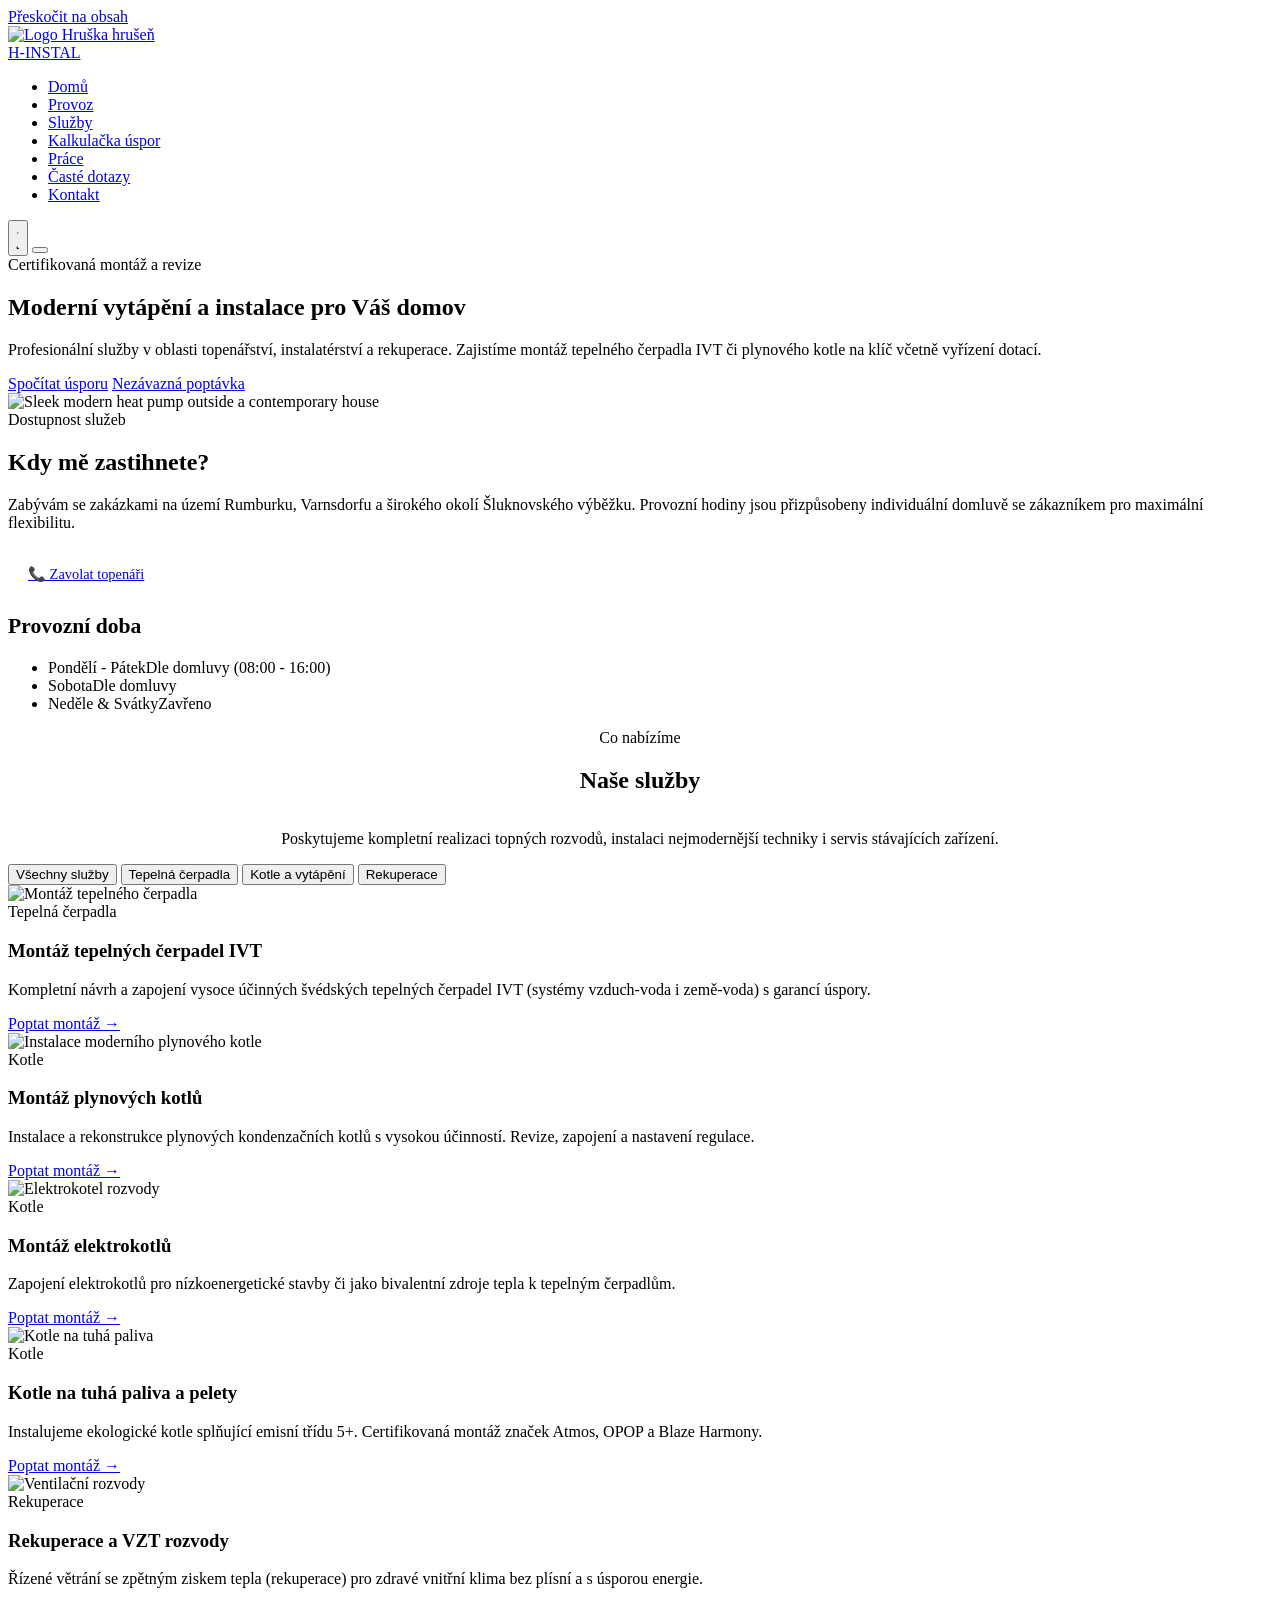
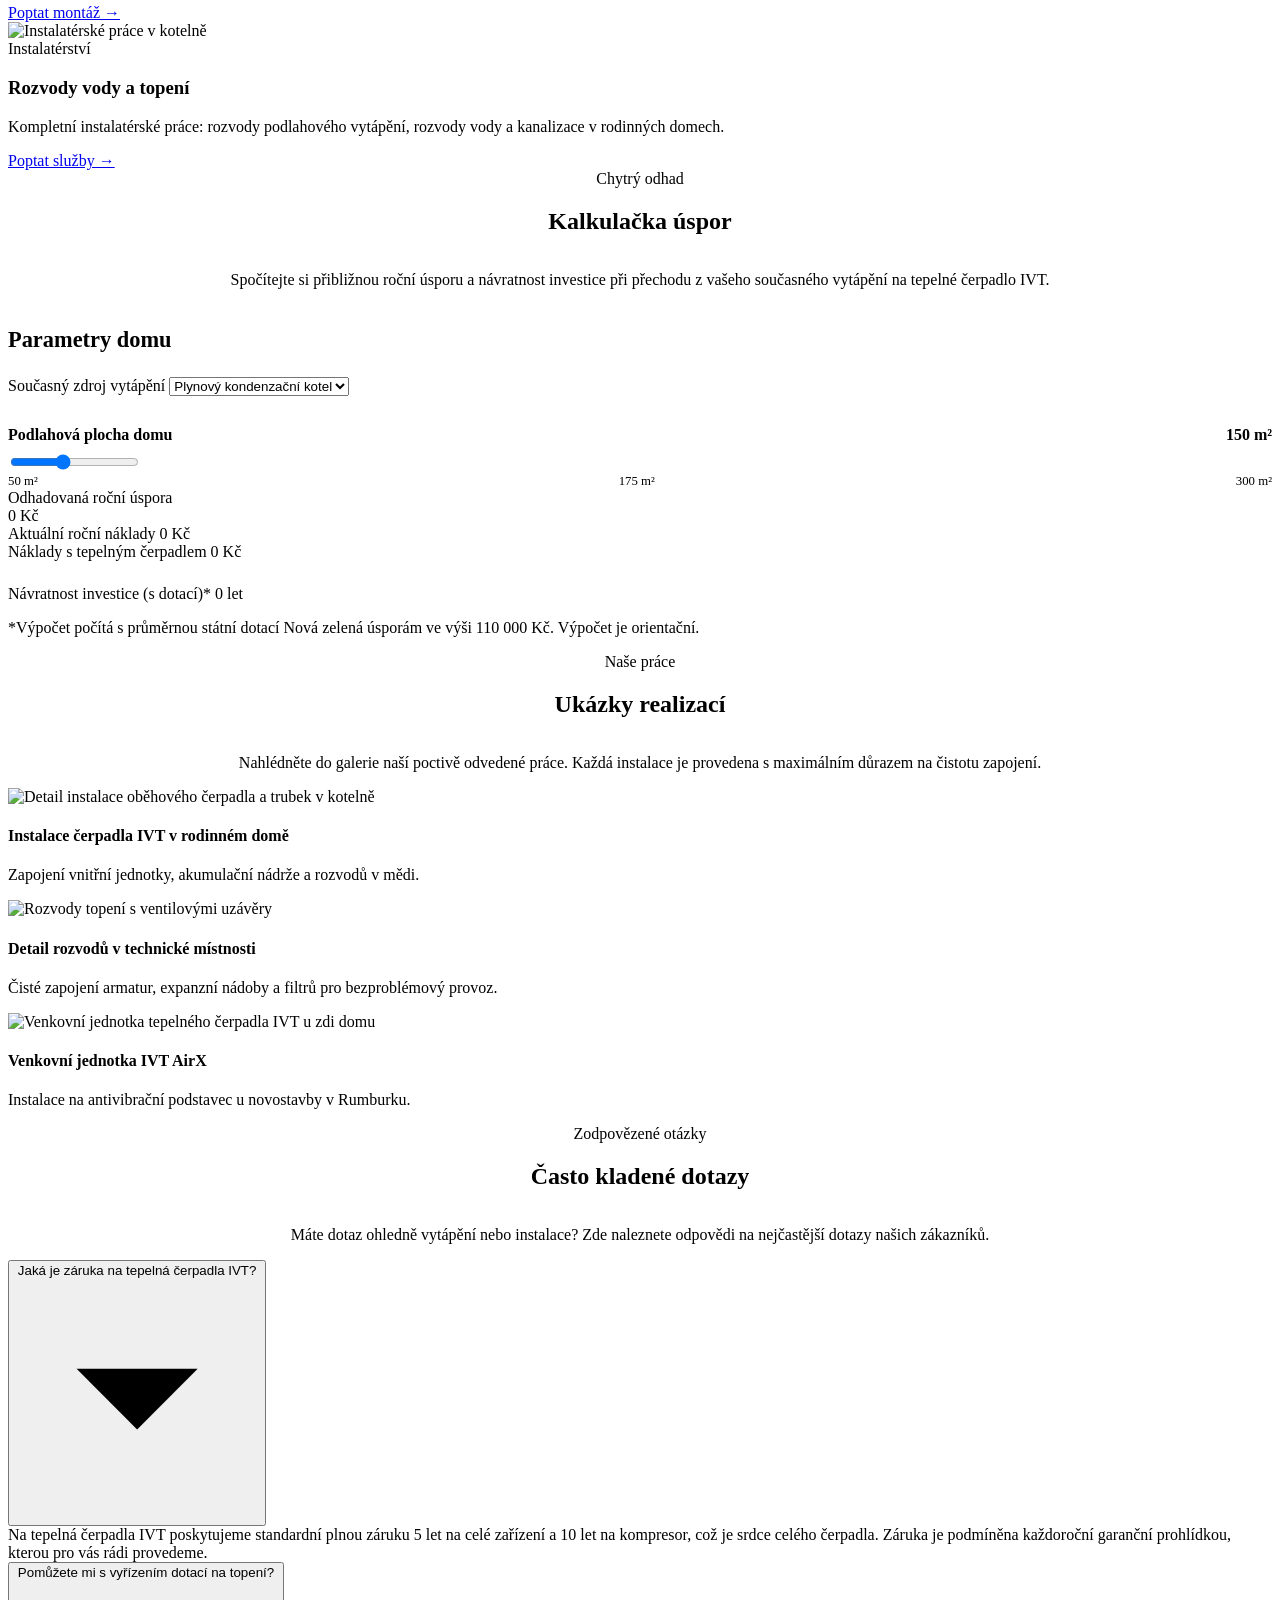
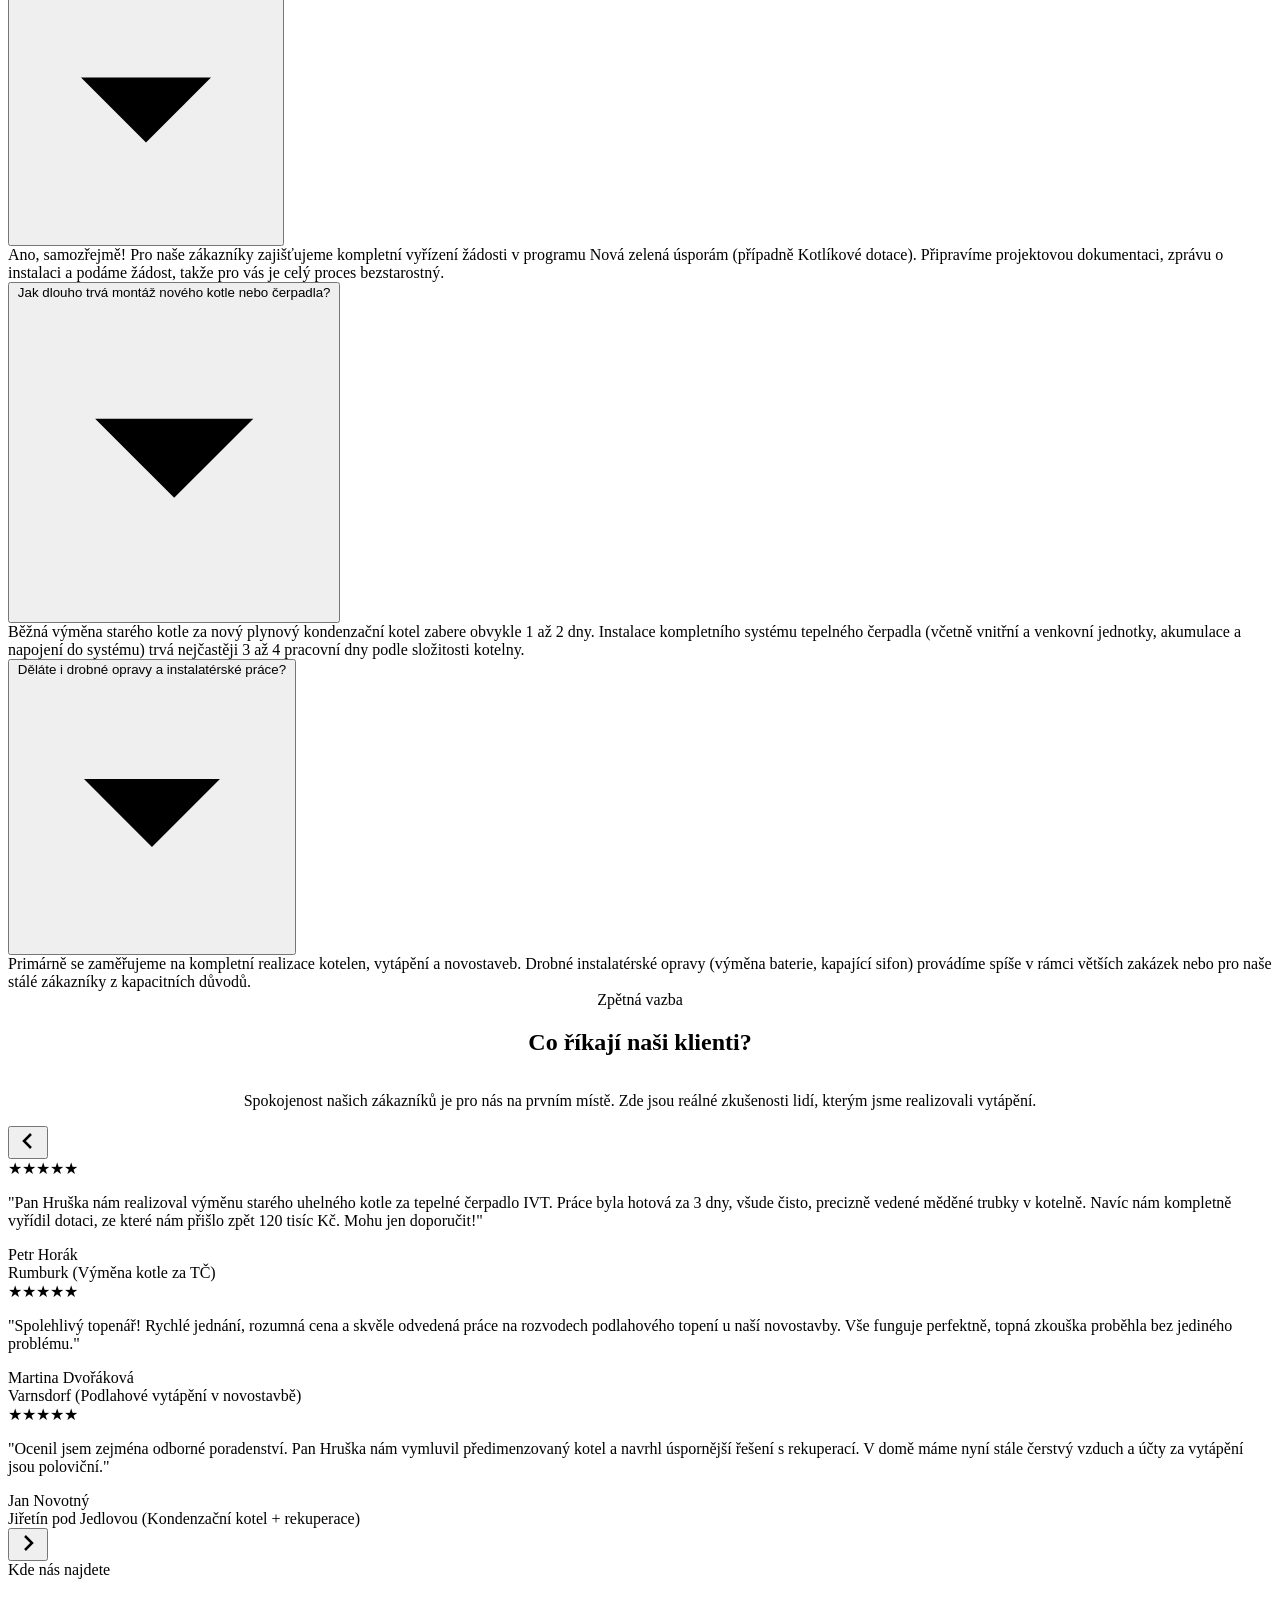
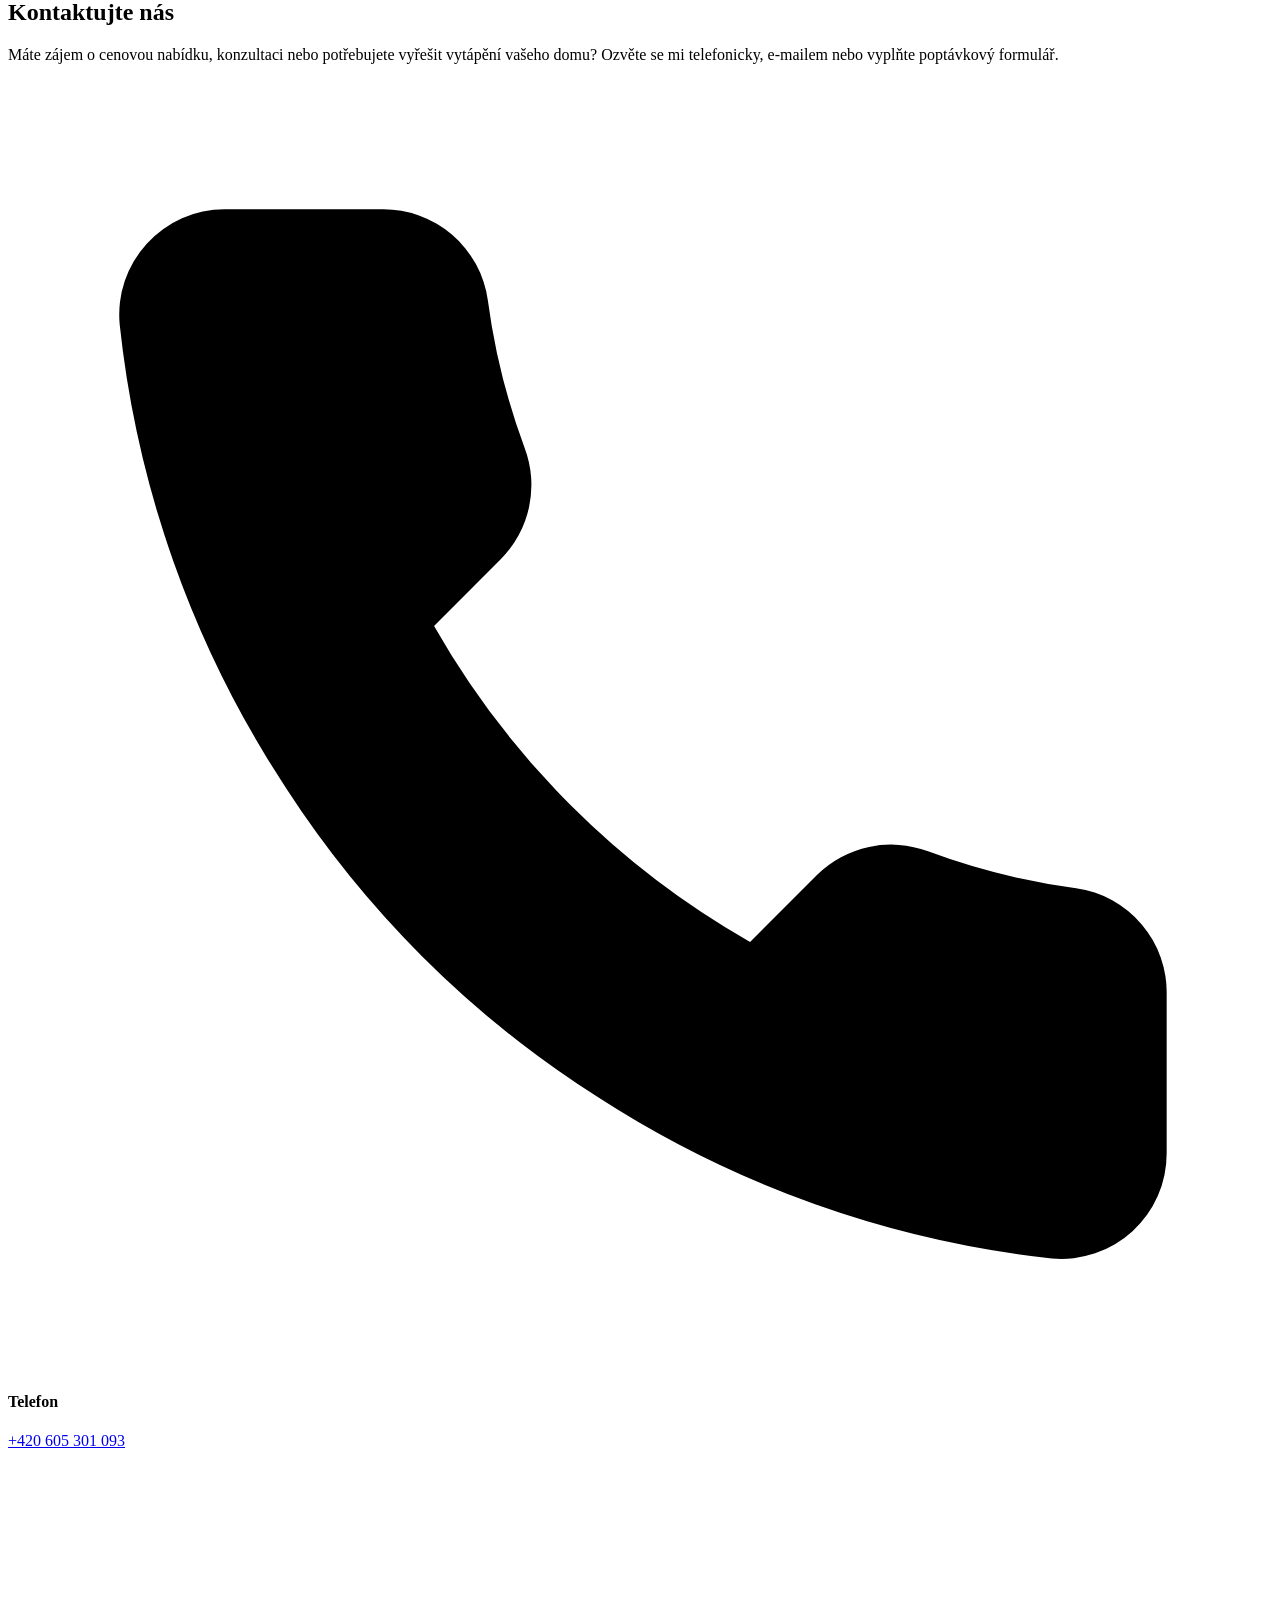
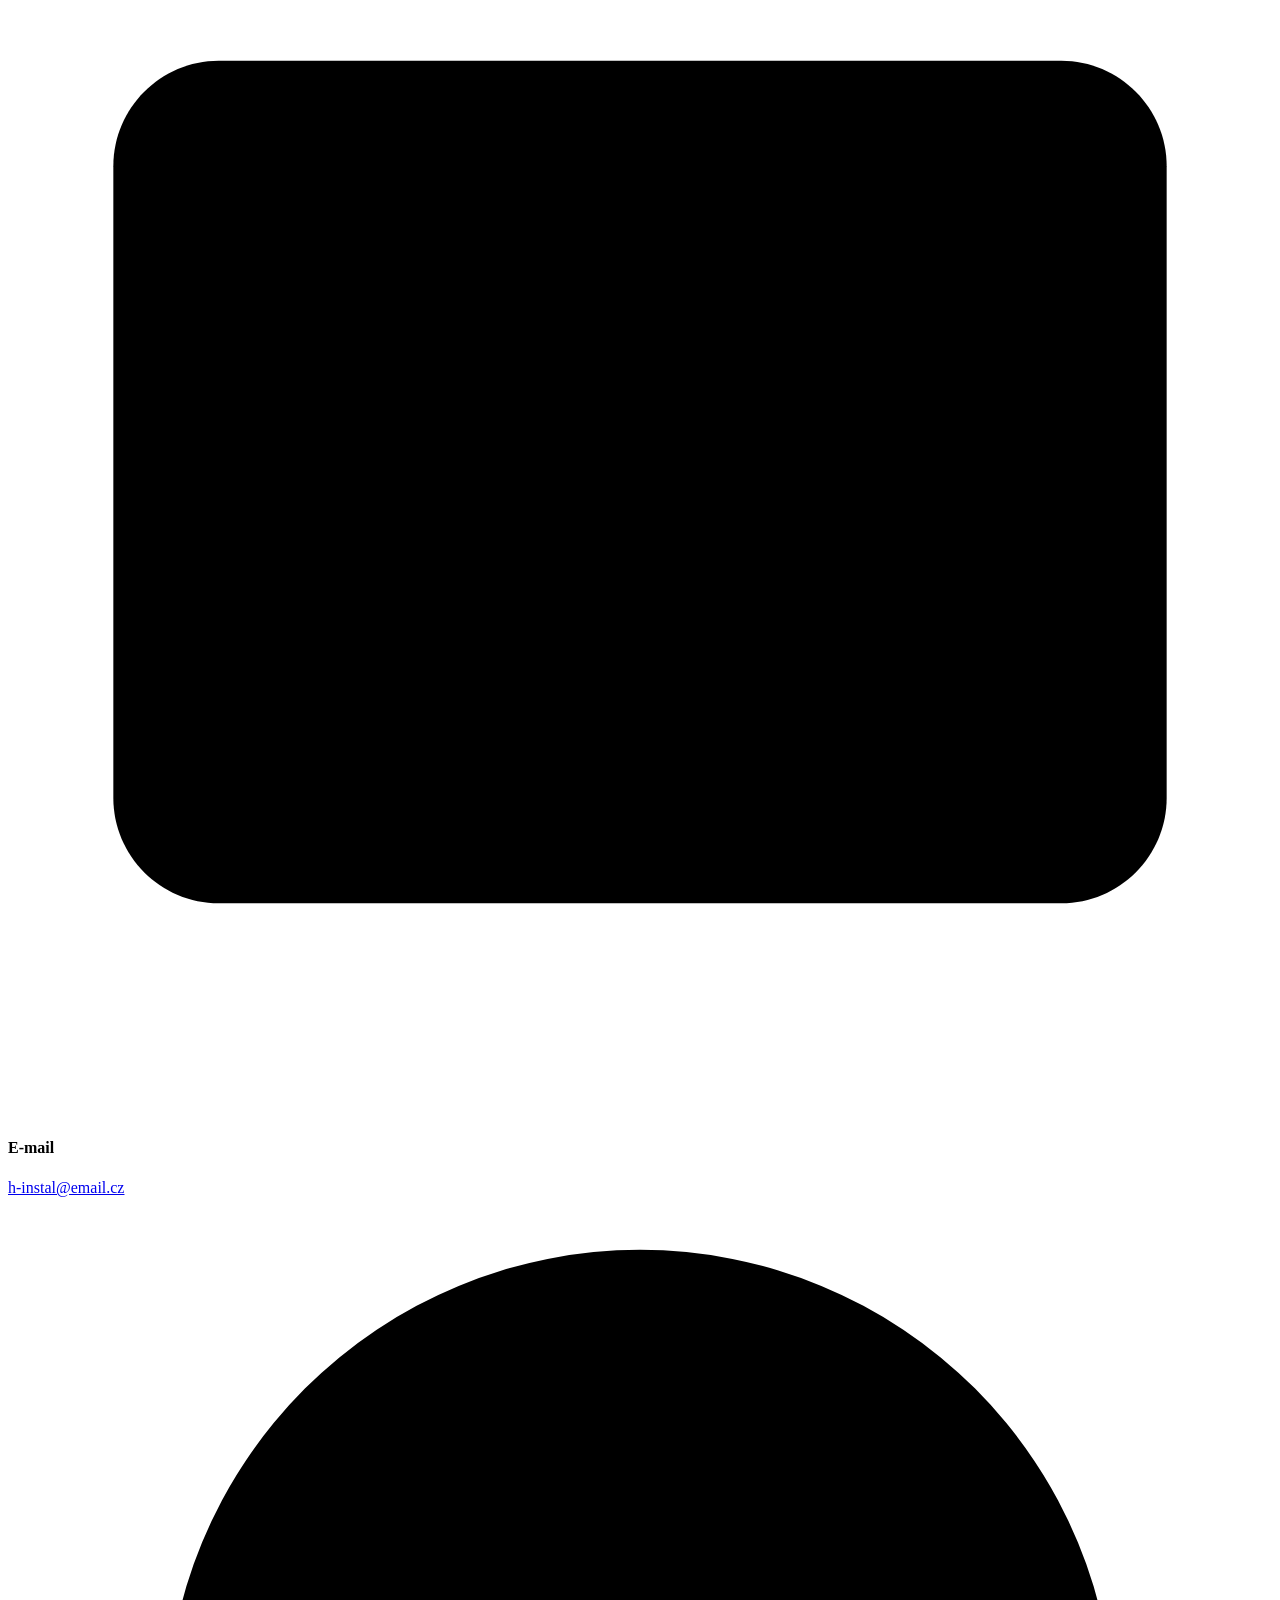
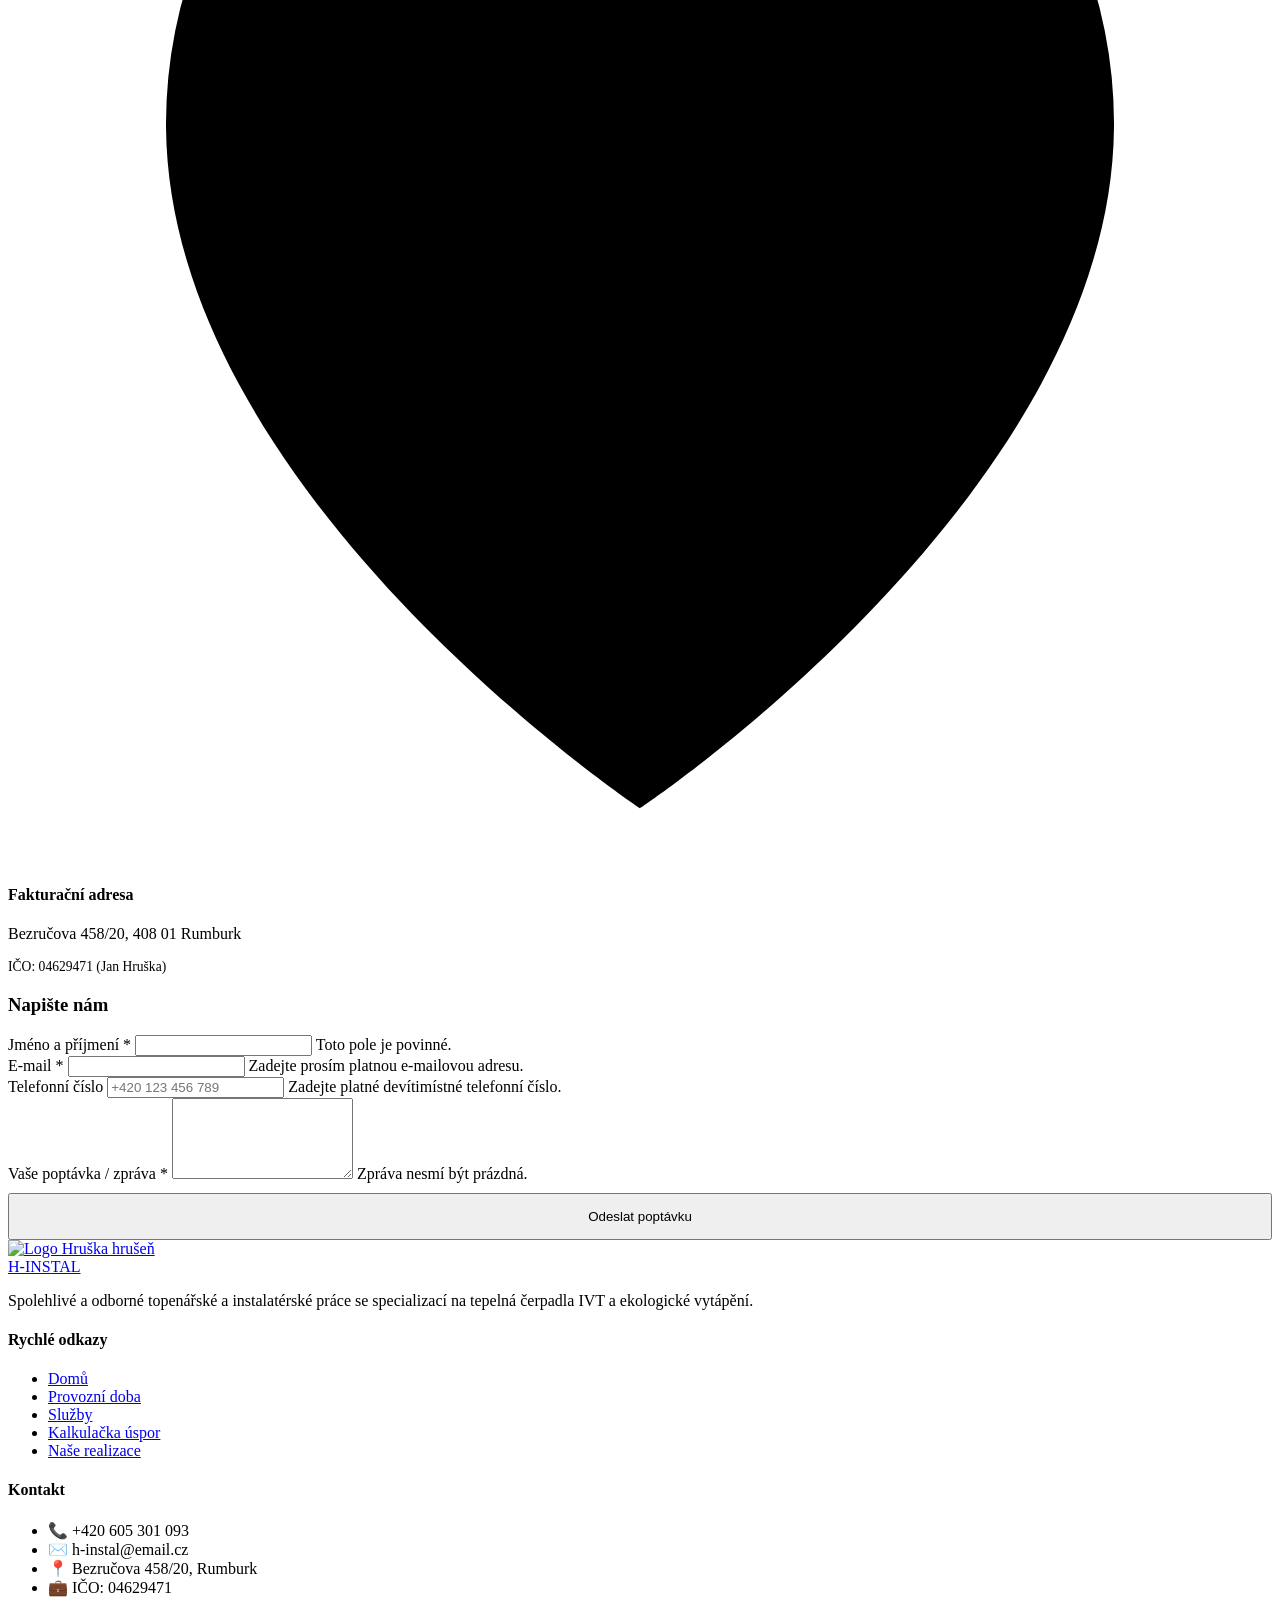
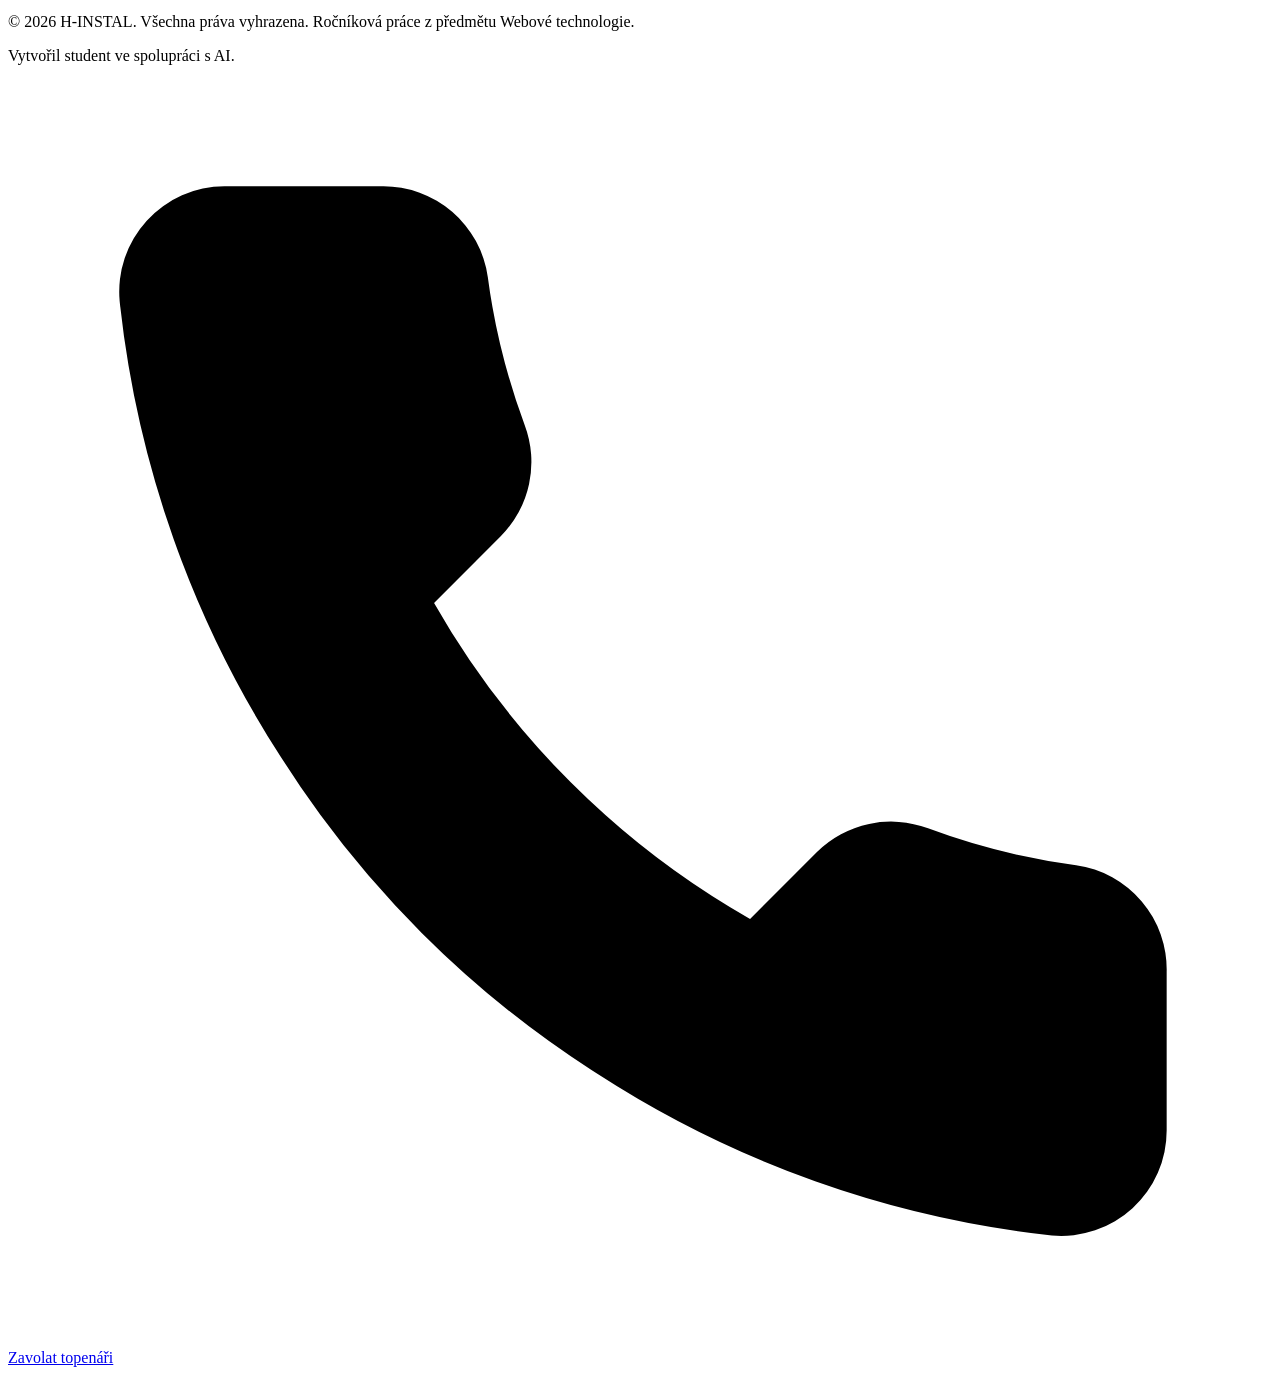
==== commit 8bec74da: "Add files via upload" ====
--- a/index.html
+++ b/index.html
@@ -559,25 +559,25 @@
                         <div class="form-row">
                             <div class="form-group">
                                 <label for="form-name">Jméno a příjmení *</label>
-                                <input type="text" id="form-name" class="form-input" required autocomplete="name">
+                                <input type="text" id="form-name" class="form-input" required autocomplete="name" aria-describedby="name-error">
                                 <span class="error-message" id="name-error">Toto pole je povinné.</span>
                             </div>
                             <div class="form-group">
                                 <label for="form-email">E-mail *</label>
-                                <input type="email" id="form-email" class="form-input" required autocomplete="email">
+                                <input type="email" id="form-email" class="form-input" required autocomplete="email" aria-describedby="email-error">
                                 <span class="error-message" id="email-error">Zadejte prosím platnou e-mailovou adresu.</span>
                             </div>
                         </div>
                         
                         <div class="form-group">
                             <label for="form-phone">Telefonní číslo</label>
-                            <input type="tel" id="form-phone" class="form-input" placeholder="+420 123 456 789" autocomplete="tel">
+                            <input type="tel" id="form-phone" class="form-input" placeholder="+420 123 456 789" autocomplete="tel" aria-describedby="phone-error">
                             <span class="error-message" id="phone-error">Zadejte platné devítimístné telefonní číslo.</span>
                         </div>
                         
                         <div class="form-group form-group-full">
                             <label for="form-message">Vaše poptávka / zpráva *</label>
-                            <textarea id="form-message" class="form-input" rows="5" required style="resize: vertical;"></textarea>
+                            <textarea id="form-message" class="form-input" rows="5" required style="resize: vertical;" aria-describedby="message-error"></textarea>
                             <span class="error-message" id="message-error">Zpráva nesmí být prázdná.</span>
                         </div>
                         
